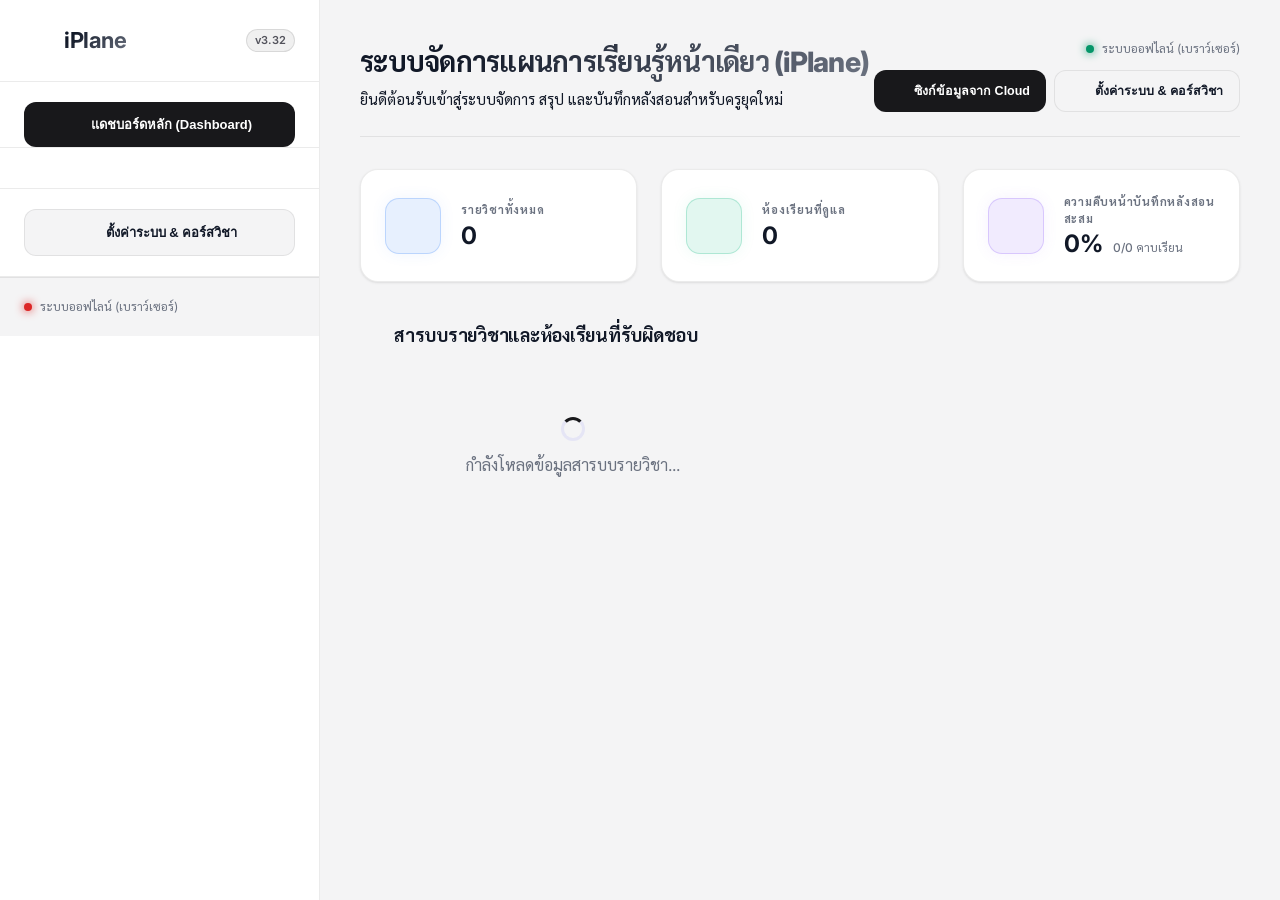
==== index.html @ f990772b "feat: v3.32 — แยกโลโก้แอป (PWA+sidebar) จากโลโก้โรงเรียน (PDF) - เพิ่มช่องอัปโหลด "โลโก้แอป" ใน sett" ====
<!DOCTYPE html>
<html lang="th" translate="no">

<head>
  <meta charset="UTF-8">
  <meta name="google" content="notranslate">
  <meta name="viewport" content="width=device-width, initial-scale=1.0">
  <title>iPlane - ระบบแผนการสอนหน้าเดียวและบันทึกหลังสอน</title>

  <!-- Inter from Google CDN (UI only, ไม่ใช้ใน PDF) -->
  <link rel="preconnect" href="https://fonts.googleapis.com">
  <link rel="preconnect" href="https://fonts.gstatic.com" crossorigin>
  <link href="https://fonts.googleapis.com/css2?family=Inter:wght@300;400;500;600;700&family=Itim&family=Charmonman:wght@400;700&display=swap" rel="stylesheet">
  <!-- Sarabun จาก local (แก้ปัญหา html2canvas ไม่โหลด Google Fonts ใน cloned DOM) -->
  <link rel="stylesheet" href="fonts/sarabun.css">

  <!-- Lucide Icons for premium modern UI -->
  <script src="https://unpkg.com/lucide@latest"></script>

  <!-- html-to-image + jsPDF: rasterize the real DOM (browser paints Thai text correctly) then assemble into a PDF -->
  <script src="https://cdn.jsdelivr.net/npm/html-to-image@1.11.13/dist/html-to-image.min.js"></script>
  <script src="https://cdnjs.cloudflare.com/ajax/libs/jspdf/3.0.3/jspdf.umd.min.js"></script>

  <link rel="stylesheet" href="style.css?v=3.32">

  <!-- PWA -->
  <link rel="manifest" href="manifest.json">
  <meta name="theme-color" content="#6366f1">
  <meta name="mobile-web-app-capable" content="yes">
  <meta name="apple-mobile-web-app-capable" content="yes">
  <meta name="apple-mobile-web-app-status-bar-style" content="black-translucent">
  <meta name="apple-mobile-web-app-title" content="iPlane">
  <link rel="apple-touch-icon" href="pwa-icon.png">
</head>

<body class="dark-theme">

  <!-- Main Grid Layout -->
  <div class="app-container">

    <!-- Sidebar Navigation -->
    <aside class="app-sidebar">
      <div class="sidebar-header">
        <div class="logo-wrapper">
          <img id="sidebar-app-logo" src="" alt="โลโก้แอป" style="display:none; height:32px; width:32px; object-fit:contain; border-radius:6px; flex-shrink:0;">
          <i data-lucide="book-open" class="logo-icon" id="sidebar-default-icon"></i>
          <span class="logo-text">iPlane</span>
        </div>
        <span class="version-tag" id="app-version-tag">v3.32</span>
      </div>

      <div class="sidebar-action" style="padding-bottom: 0;">
        <button id="btn-dashboard" class="btn btn-primary btn-full">
          <i data-lucide="layout-dashboard"></i>
          <span>แดชบอร์ดหลัก (Dashboard)</span>
        </button>
      </div>

      <div class="sidebar-action">
        <button id="btn-pwa-install" class="btn btn-secondary btn-full" style="display:none; background:linear-gradient(135deg,#4f46e5,#7c3aed); color:#fff; border-color:transparent;">
          <i data-lucide="download"></i>
          <span>ติดตั้งเป็นแอป</span>
        </button>
      </div>

      <div class="sidebar-action">
        <button id="btn-settings" class="btn btn-secondary btn-full">
          <i data-lucide="sliders"></i>
          <span>ตั้งค่าระบบ & คอร์สวิชา</span>
        </button>
      </div>

      <div class="nav-section-title">ลำดับการสอนของคอร์ส</div>
      <nav class="week-list" id="week-list">
        <!-- Rendered dynamically -->
        <div class="loading-spinner-wrapper">
          <div class="spinner"></div>
          <span>กำลังโหลดแผนการสอน...</span>
        </div>
      </nav>

      <div class="sidebar-footer">
        <div class="status-indicator offline" id="sync-status">
          <span class="status-dot"></span>
          <span class="status-label">ระบบออฟไลน์ (เบราว์เซอร์)</span>
        </div>
      </div>
    </aside>

    <!-- Main Working Panel -->
    <main class="app-main">

      <!-- Dashboard View -->
      <div id="dashboard-view" class="dashboard-container">
        <!-- Dashboard Header -->
        <div class="dashboard-header">
          <div class="db-header-left">
            <h1>ระบบจัดการแผนการเรียนรู้หน้าเดียว (iPlane)</h1>
            <p class="text-muted">ยินดีต้อนรับเข้าสู่ระบบจัดการ สรุป และบันทึกหลังสอนสำหรับครูยุคใหม่</p>
          </div>
          <div class="db-header-right" style="display:flex; flex-direction:column; align-items:flex-end; gap:12px;">
            <div class="status-indicator online" id="db-sync-status">
              <span class="status-dot"></span>
              <span class="status-label">ระบบออฟไลน์ (เบราว์เซอร์)</span>
            </div>
            <div style="display:flex; gap:8px;">
              <button id="btn-dashboard-sync" class="btn btn-primary btn-sm"
                style="padding: 10px 16px; font-size:12.5px;">
                <i data-lucide="refresh-cw"></i>
                <span>ซิงก์ข้อมูลจาก Cloud</span>
              </button>
              <button id="btn-dashboard-settings" class="btn btn-secondary btn-sm"
                style="padding: 10px 16px; font-size:12.5px;">
                <i data-lucide="sliders"></i>
                <span>ตั้งค่าระบบ & คอร์สวิชา</span>
              </button>
            </div>
          </div>
        </div>

        <!-- Overview Stats Grid -->
        <div class="stats-grid">
          <div class="stat-card">
            <div class="stat-icon-wrapper blue-glow">
              <i data-lucide="graduation-cap"></i>
            </div>
            <div class="stat-content">
              <span class="stat-label">รายวิชาทั้งหมด</span>
              <span class="stat-value" id="stat-total-courses">0</span>
            </div>
          </div>
          <div class="stat-card">
            <div class="stat-icon-wrapper green-glow">
              <i data-lucide="users"></i>
            </div>
            <div class="stat-content">
              <span class="stat-label">ห้องเรียนที่ดูแล</span>
              <span class="stat-value" id="stat-total-classes">0</span>
            </div>
          </div>
          <div class="stat-card">
            <div class="stat-icon-wrapper purple-glow">
              <i data-lucide="check-square"></i>
            </div>
            <div class="stat-content">
              <span class="stat-label">ความคืบหน้าบันทึกหลังสอนสะสม</span>
              <div class="stat-progress-container">
                <span class="stat-value" id="stat-total-progress">0%</span>
                <span class="stat-subtext" id="stat-progress-sub">0/0 คาบเรียน</span>
              </div>
            </div>
          </div>
        </div>

        <!-- Course and Classroom Directory -->
        <div class="directory-section">
          <div class="section-title">
            <i data-lucide="folder-git-2"></i>
            <h2>สารบบรายวิชาและห้องเรียนที่รับผิดชอบ</h2>
          </div>
          <div class="course-directory-grid" id="course-directory-grid">
            <!-- Dynamically populated via JS -->
            <div class="loading-spinner-wrapper">
              <div class="spinner"></div>
              <span>กำลังโหลดข้อมูลสารบบรายวิชา...</span>
            </div>
          </div>
        </div>
      </div>

      <!-- Sticky Action Header -->
      <header class="app-header">
        <div class="header-info">
          <div class="header-breadcrumb"
            style="display:flex; align-items:center; gap:6px; font-size:12px; color:var(--text-muted); margin-bottom:4px;">
            <span id="breadcrumb-dashboard" style="cursor:pointer;" class="hover-link">หน้าหลัก</span>
            <i data-lucide="chevron-right" style="width:12px; height:12px;"></i>
            <span id="breadcrumb-course-class" style="font-weight: 500; color: var(--primary);">รายวิชา >
              ห้องเรียน</span>
          </div>
          <h1 id="selected-week-title">แผนการสอนครั้งที่ -</h1>
          <p id="selected-week-subtitle" class="text-muted">กำลังดึงข้อมูลระบบ...</p>
        </div>
        <div class="header-actions">
          <button id="btn-workspace-settings" class="btn btn-secondary">
            <i data-lucide="sliders"></i>
            <span>ตั้งค่าระบบ</span>
          </button>
          <button id="btn-save-offline" class="btn btn-success">
            <i data-lucide="save"></i>
            <span>บันทึกหลังสอน</span>
          </button>
          <button id="btn-sync-google" class="btn btn-primary">
            <i data-lucide="cloud-lightning"></i>
            <span>ส่งข้อมูล & ขึ้น Drive</span>
          </button>
          <button id="btn-export-pdf" class="btn btn-danger">
            <i data-lucide="printer"></i>
            <span>ดาวน์โหลด PDF (หน้าเดียว)</span>
          </button>
        </div>
      </header>

      <!-- Horizontal week scroller for mobile -->
      <div class="mobile-week-scroller" id="mobile-week-scroller">
        <!-- Generated Dynamically via JS -->
      </div>

      <!-- Segmented Tab Switcher for mobile/tablet workspace -->
      <div class="workspace-tabs-bar" id="workspace-tabs-bar">
        <button class="w-tab-btn active" data-wtab="wtab-reflect">
          <i data-lucide="edit-3"></i>
          <span>บันทึกหลังสอน & ลายเซ็น</span>
        </button>
        <button class="w-tab-btn" data-wtab="wtab-lesson">
          <i data-lucide="book-open"></i>
          <span>รายละเอียดแผนหลัก</span>
        </button>
      </div>

      <!-- Grid Column split -->
      <div class="content-grid">

        <!-- Left: Static Lesson Plan Preview (Editable via Settings) -->
        <div class="content-left wtab-content" id="wtab-lesson">
          <div class="card glass-card">
            <div class="card-header">
              <i data-lucide="file-text" class="card-icon info-icon"></i>
              <h2>เนื้อหาแผนการจัดการเรียนรู้หลัก</h2>
              <span class="badge" id="lesson-date-badge">-</span>
            </div>

            <div class="card-body">
              <!-- Active Course/Class metadata selectors -->
              <div class="active-config-banner"
                style="display: flex; align-items: center; gap: 12px; flex-wrap: wrap; background: rgba(99, 102, 241, 0.08); border: 1px solid var(--card-border); padding: 10px 14px; border-radius: var(--radius-md); margin-bottom: 20px; border-left: 3px solid var(--primary);">
                <div
                  style="display: flex; align-items: center; gap: 6px; color: var(--primary); font-weight: 700; font-size: 12.5px;">
                  <i data-lucide="graduation-cap" style="width: 16px; height: 16px;"></i>
                  <span>เลือกสลับเรียน:</span>
                </div>

                <div style="display: flex; align-items: center; gap: 8px; flex: 1; min-width: 250px;">
                  <select id="select-workspace-course"
                    style="padding: 6px 12px; background: rgba(0,0,0,0.3); border: 1px solid var(--card-border); border-radius: var(--radius-sm); color: var(--text-main); font-size: 12.5px; font-weight: 600; cursor: pointer; flex: 1; max-width: 200px;">
                    <!-- Dynamically populated -->
                  </select>

                  <select id="select-workspace-class"
                    style="padding: 6px 12px; background: rgba(0,0,0,0.3); border: 1px solid var(--card-border); border-radius: var(--radius-sm); color: var(--text-main); font-size: 12.5px; font-weight: 600; cursor: pointer; flex: 1; max-width: 200px;">
                    <!-- Dynamically populated -->
                  </select>
                </div>

                <!-- Hidden fallback labels for background scripts if needed -->
                <span id="active-course-label" style="display: none;">วิชา: -</span>
                <span id="active-class-label" style="display: none;">ชั้นเรียน: -</span>
              </div>

              <div class="lesson-meta-grid">
                <div class="meta-item">
                  <label>สัปดาห์ (Week)</label>
                  <p id="lbl-week">-</p>
                </div>
                <div class="meta-item">
                  <label>ครั้งที่สอน</label>
                  <p id="lbl-once">-</p>
                </div>
                <div class="meta-item">
                  <label>คาบเรียนที่สอน</label>
                  <p id="lbl-period">-</p>
                </div>
                <div class="meta-item">
                  <label>จำนวนชั่วโมง</label>
                  <p id="lbl-period-count">- ชั่วโมง</p>
                </div>
              </div>

              <div class="detail-section">
                <label class="section-label">หน่วยการเรียนรู้</label>
                <div class="content-box" id="lbl-unit">-</div>
              </div>

              <div class="detail-section">
                <label class="section-label">เรื่องที่สอน</label>
                <div class="content-box topic-highlight" id="lbl-topic">-</div>
              </div>

              <div class="detail-section">
                <label class="section-label">1. มาตรฐานการเรียนรู้ / ตัวชี้วัด</label>
                <div class="content-box" id="lbl-standard">-</div>
              </div>

              <div class="detail-section">
                <label class="section-label">2. จุดประสงค์การเรียนรู้</label>
                <div class="content-box content-list" id="lbl-objectives">-</div>
              </div>

              <div class="detail-section">
                <label class="section-label">3. กิจกรรมการเรียนรู้</label>
                <div class="content-box content-steps" id="lbl-activities">-</div>
              </div>

              <div class="detail-section">
                <label class="section-label">4. การวัดและประเมินผล</label>
                <div class="content-box" id="lbl-assessment">-</div>
              </div>

              <div class="detail-section">
                <label class="section-label">5. สื่อการเรียนรู้</label>
                <div class="content-box" id="lbl-materials">-</div>
              </div>
            </div>
          </div>
        </div>

        <!-- Right: Reflections & Interactive Digital Signature Pad -->
        <div class="content-right wtab-content active" id="wtab-reflect">

          <!-- Mobile Context Info Banner -->
          <div class="mobile-only-reflect-banner"
            style="display: none; background: rgba(99, 102, 241, 0.08); border: 1px solid var(--card-border); padding: 14px; border-radius: var(--radius-md); margin-bottom: 16px; border-left: 4px solid var(--primary); flex-direction: column; gap: 8px;">
            <div style="display: flex; align-items: center; justify-content: space-between;">
              <span id="mobile-reflect-classroom-name"
                style="font-weight: 700; color: var(--primary); font-size: 13.5px; display: flex; align-items: center; gap: 6px;">
                <i data-lucide="graduation-cap" style="width: 16px; height: 16px;"></i>
                <span>-</span>
              </span>
              <span id="mobile-reflect-date-badge" class="badge"
                style="background: var(--primary); color: #fff; font-size: 11px; padding: 4px 8px; border-radius: 12px;">-</span>
            </div>
            <div style="border-top: 1px solid var(--card-border); padding-top: 8px; margin-top: 4px;">
              <div id="mobile-reflect-lesson-title"
                style="font-weight: 600; font-size: 14px; color: var(--text-main); margin-bottom: 2px;">-</div>
              <div id="mobile-reflect-topic"
                style="font-size: 13px; color: var(--text-muted); overflow: hidden; text-overflow: ellipsis; white-space: nowrap;">
                -</div>
            </div>
          </div>

          <!-- Reflection Box -->
          <div class="card glass-card form-card">
            <div class="card-header" style="display:flex; align-items:center; justify-content:space-between; flex-wrap: wrap; gap: 8px;">
              <div style="display:flex; align-items:center; gap: 10px;">
                <i data-lucide="edit-3" class="card-icon edit-icon"></i>
                <h2>ส่วนที่บันทึกหลังจัดการเรียนรู้</h2>
              </div>
              <button type="button" id="btn-ai-draft-reflection" class="btn btn-secondary"
                style="font-size:12px; padding:7px 14px; display:inline-flex; align-items:center; gap:6px;">
                <i data-lucide="sparkles" style="width:14px;height:14px;"></i>
                <span>ช่วยร่างให้ (AI)</span>
              </button>
            </div>
            <div class="card-body">

              <div class="form-group">
                <div class="label-header" style="display: flex; align-items: center; justify-content: space-between; width: 100%; margin-bottom: 8px;">
                  <label for="txt-outcomes" style="margin-bottom: 0;">
                    <span>บันทึกหลังการสอน (ผลการจัดการเรียนรู้)</span>
                    <span class="required">*</span>
                  </label>
                  <div class="mode-toggle-group" style="display: inline-flex; background: rgba(255,255,255,0.05); border: 1px solid var(--card-border); border-radius: 20px; padding: 2px; gap: 2px;">
                    <button type="button" class="mode-toggle-btn active" id="btn-toggle-text-outcomes" style="background:none; border:none; border-radius:18px; padding:4px 12px; color:var(--text-muted); font-size:11.5px; font-weight:600; cursor:pointer; display:inline-flex; align-items:center; gap:4px;" onclick="setReflectionMode('outcomes', 'text')">
                      <i data-lucide="keyboard" style="width:13px;height:13px;"></i> พิมพ์
                    </button>
                    <button type="button" class="mode-toggle-btn" id="btn-toggle-draw-outcomes" style="background:none; border:none; border-radius:18px; padding:4px 12px; color:var(--text-muted); font-size:11.5px; font-weight:600; cursor:pointer; display:inline-flex; align-items:center; gap:4px;" onclick="setReflectionMode('outcomes', 'draw')">
                      <i data-lucide="pen-tool" style="width:13px;height:13px;"></i> เขียน
                    </button>
                  </div>
                </div>
                
                <!-- Format toolbar (แสดงเฉพาะโหมดพิมพ์) -->
                <div class="reflect-format-bar" id="fmt-bar-outcomes">
                  <div class="fmt-colors">
                    <button class="fmt-color-dot active" title="ดำ (ปกติ)" data-color="#1a1a1a" style="background:#1a1a1a;" onclick="setReflectColor('outcomes','#1a1a1a',this)"></button>
                    <button class="fmt-color-dot" title="น้ำเงิน" data-color="#1d4ed8" style="background:#1d4ed8;" onclick="setReflectColor('outcomes','#1d4ed8',this)"></button>
                    <button class="fmt-color-dot" title="เขียว" data-color="#15803d" style="background:#15803d;" onclick="setReflectColor('outcomes','#15803d',this)"></button>
                    <button class="fmt-color-dot" title="แดง" data-color="#b91c1c" style="background:#b91c1c;" onclick="setReflectColor('outcomes','#b91c1c',this)"></button>
                    <button class="fmt-color-dot" title="น้ำตาล" data-color="#92400e" style="background:#92400e;" onclick="setReflectColor('outcomes','#92400e',this)"></button>
                    <button class="fmt-color-dot" title="ม่วง" data-color="#6d28d9" style="background:#6d28d9;" onclick="setReflectColor('outcomes','#6d28d9',this)"></button>
                  </div>
                  <select class="fmt-font-select" id="fmt-font-outcomes" onchange="setReflectFont('outcomes', this.value)">
                    <option value="Sarabun">ไทย (ปกติ)</option>
                    <option value="Itim">ลายมือ — Itim</option>
                    <option value="Charmonman">คัดลายมือ — Charmonman</option>
                  </select>
                </div>
                <textarea id="txt-outcomes" rows="5"
                  placeholder="ระบุผลการสอน เช่น นักเรียนเข้าใจและคำนวณรากที่ n ได้ถูกต้อง..."></textarea>
                
                <!-- Drawing Canvas Container -->
                <div id="draw-outcomes-container" class="draw-input-container" style="display:none; margin-top: 8px;">
                  <div class="canvas-header-tools" style="display:flex; justify-content:space-between; align-items:center; margin-bottom:6px; background:rgba(0,0,0,0.2); padding:6px 10px; border-radius:6px; border:1px solid var(--card-border);">
                    <div class="pen-colors" style="display:flex; gap:8px;">
                      <button type="button" class="color-dot active" data-color="#0000FF" style="background-color: #0000FF; width:16px; height:16px; border-radius:50%; border:2px solid #fff; cursor:pointer;" onclick="setCanvasColor('outcomes', '#0000FF', this)"></button>
                      <button type="button" class="color-dot" data-color="#000000" style="background-color: #000000; width:16px; height:16px; border-radius:50%; border:2px solid transparent; cursor:pointer;" onclick="setCanvasColor('outcomes', '#000000', this)"></button>
                    </div>
                    <div class="canvas-actions" style="display:flex; gap:8px;">
                      <button type="button" class="btn btn-secondary" style="font-size:11px; padding:4px 10px;" onclick="undoCanvasStroke('outcomes')">
                        <i data-lucide="undo-2" style="width:12px;height:12px; display:inline-block; vertical-align:middle;"></i> ย้อนกลับ
                      </button>
                      <button type="button" class="btn btn-secondary" style="font-size:11px; padding:4px 10px;" onclick="clearCanvas('outcomes')">
                        <i data-lucide="trash-2" style="width:12px;height:12px; display:inline-block; vertical-align:middle;"></i> ล้างช่องเขียน
                      </button>
                    </div>
                  </div>
                  <div class="canvas-wrapper" style="position:relative; width:100%;">
                    <canvas id="canvas-outcomes" class="draw-canvas"></canvas>
                  </div>
                </div>
              </div>

              <div class="form-group" style="margin-top: 20px;">
                <div class="label-header" style="display: flex; align-items: center; justify-content: space-between; width: 100%; margin-bottom: 8px;">
                  <label for="txt-solutions" style="margin-bottom: 0;">
                    <span>ข้อเสนอแนะ / ปัญหา อุปสรรค และแนวทางแก้ไข</span>
                    <span class="required">*</span>
                  </label>
                  <div class="mode-toggle-group" style="display: inline-flex; background: rgba(255,255,255,0.05); border: 1px solid var(--card-border); border-radius: 20px; padding: 2px; gap: 2px;">
                    <button type="button" class="mode-toggle-btn active" id="btn-toggle-text-solutions" style="background:none; border:none; border-radius:18px; padding:4px 12px; color:var(--text-muted); font-size:11.5px; font-weight:600; cursor:pointer; display:inline-flex; align-items:center; gap:4px;" onclick="setReflectionMode('solutions', 'text')">
                      <i data-lucide="keyboard" style="width:13px;height:13px;"></i> พิมพ์
                    </button>
                    <button type="button" class="mode-toggle-btn" id="btn-toggle-draw-solutions" style="background:none; border:none; border-radius:18px; padding:4px 12px; color:var(--text-muted); font-size:11.5px; font-weight:600; cursor:pointer; display:inline-flex; align-items:center; gap:4px;" onclick="setReflectionMode('solutions', 'draw')">
                      <i data-lucide="pen-tool" style="width:13px;height:13px;"></i> เขียน
                    </button>
                  </div>
                </div>
                
                <!-- Format toolbar (แสดงเฉพาะโหมดพิมพ์) -->
                <div class="reflect-format-bar" id="fmt-bar-solutions">
                  <div class="fmt-colors">
                    <button class="fmt-color-dot active" title="ดำ (ปกติ)" data-color="#1a1a1a" style="background:#1a1a1a;" onclick="setReflectColor('solutions','#1a1a1a',this)"></button>
                    <button class="fmt-color-dot" title="น้ำเงิน" data-color="#1d4ed8" style="background:#1d4ed8;" onclick="setReflectColor('solutions','#1d4ed8',this)"></button>
                    <button class="fmt-color-dot" title="เขียว" data-color="#15803d" style="background:#15803d;" onclick="setReflectColor('solutions','#15803d',this)"></button>
                    <button class="fmt-color-dot" title="แดง" data-color="#b91c1c" style="background:#b91c1c;" onclick="setReflectColor('solutions','#b91c1c',this)"></button>
                    <button class="fmt-color-dot" title="น้ำตาล" data-color="#92400e" style="background:#92400e;" onclick="setReflectColor('solutions','#92400e',this)"></button>
                    <button class="fmt-color-dot" title="ม่วง" data-color="#6d28d9" style="background:#6d28d9;" onclick="setReflectColor('solutions','#6d28d9',this)"></button>
                  </div>
                  <select class="fmt-font-select" id="fmt-font-solutions" onchange="setReflectFont('solutions', this.value)">
                    <option value="Sarabun">ไทย (ปกติ)</option>
                    <option value="Itim">ลายมือ — Itim</option>
                    <option value="Charmonman">คัดลายมือ — Charmonman</option>
                  </select>
                </div>
                <textarea id="txt-solutions" rows="5"
                  placeholder="ระบุปัญหาอุปสรรคที่พบ และข้อเสนอแนะในการแก้ไขครั้งถัดไป..."></textarea>
                
                <!-- Drawing Canvas Container -->
                <div id="draw-solutions-container" class="draw-input-container" style="display:none; margin-top: 8px;">
                  <div class="canvas-header-tools" style="display:flex; justify-content:space-between; align-items:center; margin-bottom:6px; background:rgba(0,0,0,0.2); padding:6px 10px; border-radius:6px; border:1px solid var(--card-border);">
                    <div class="pen-colors" style="display:flex; gap:8px;">
                      <button type="button" class="color-dot active" data-color="#0000FF" style="background-color: #0000FF; width:16px; height:16px; border-radius:50%; border:2px solid #fff; cursor:pointer;" onclick="setCanvasColor('solutions', '#0000FF', this)"></button>
                      <button type="button" class="color-dot" data-color="#000000" style="background-color: #000000; width:16px; height:16px; border-radius:50%; border:2px solid transparent; cursor:pointer;" onclick="setCanvasColor('solutions', '#000000', this)"></button>
                    </div>
                    <div class="canvas-actions" style="display:flex; gap:8px;">
                      <button type="button" class="btn btn-secondary" style="font-size:11px; padding:4px 10px;" onclick="undoCanvasStroke('solutions')">
                        <i data-lucide="undo-2" style="width:12px;height:12px; display:inline-block; vertical-align:middle;"></i> ย้อนกลับ
                      </button>
                      <button type="button" class="btn btn-secondary" style="font-size:11px; padding:4px 10px;" onclick="clearCanvas('solutions')">
                        <i data-lucide="trash-2" style="width:12px;height:12px; display:inline-block; vertical-align:middle;"></i> ล้างช่องเขียน
                      </button>
                    </div>
                  </div>
                  <div class="canvas-wrapper" style="position:relative; width:100%;">
                    <canvas id="canvas-solutions" class="draw-canvas"></canvas>
                  </div>
                </div>
              </div>

            </div>
          </div>

          <!-- Digital Signature Canvas Board -->
          <div class="card glass-card signature-card">
            <div class="card-header">
              <i data-lucide="pen-tool" class="card-icon pen-icon"></i>
              <h2>เขียนลงลายเซ็นดิจิทัลผู้สอน</h2>
            </div>
            <div class="card-body">
              <div class="signature-container">
                <canvas id="signature-pad" class="sig-pad"></canvas>
                <div class="sig-placeholder" id="sig-placeholder">
                  <i data-lucide="edit-2"></i>
                  <span>สัมผัสหน้าจอหรือใช้เมาส์เขียนชื่อเซ็นตรงนี้</span>
                </div>
              </div>

              <div class="signature-actions">
                <div class="pen-colors">
                  <button type="button" class="color-dot active" data-color="#0000FF" style="background-color: #0000FF;"
                    title="สีน้ำเงิน"></button>
                  <button type="button" class="color-dot" data-color="#000000" style="background-color: #000000;"
                    title="สีดำ"></button>
                </div>
                <div class="sig-buttons">
                  <button type="button" id="btn-sig-undo" class="btn btn-icon-only btn-secondary" title="Undo">
                    <i data-lucide="undo-2"></i>
                  </button>
                  <button type="button" id="btn-sig-clear" class="btn btn-secondary">
                    <i data-lucide="trash-2"></i>
                    <span>ล้างช่องเซ็น</span>
                  </button>
                </div>
              </div>
            </div>
          </div>

          <!-- Digital Signature Canvas Board for Student Representative -->
          <div class="card glass-card signature-card" style="margin-top: 20px;">
            <div class="card-header">
              <i data-lucide="user-check" class="card-icon pen-icon"></i>
              <h2>เขียนลงลายเซ็นดิจิทัลหัวหน้าห้อง / ตัวแทนนักเรียน</h2>
            </div>
            <div class="card-body">
              <div class="signature-container">
                <canvas id="signature-pad-student" class="sig-pad"></canvas>
                <div class="sig-placeholder" id="sig-placeholder-student">
                  <i data-lucide="edit-2"></i>
                  <span>สัมผัสหน้าจอหรือใช้เมาส์ให้หัวหน้าห้องเซ็นตรงนี้</span>
                </div>
              </div>

              <div class="signature-actions">
                <div class="pen-colors">
                  <button type="button" class="color-dot-student active" data-color="#0000FF"
                    style="background-color: #0000FF;" title="สีน้ำเงิน"></button>
                  <button type="button" class="color-dot-student" data-color="#000000"
                    style="background-color: #000000;" title="สีดำ"></button>
                </div>
                <div class="sig-buttons">
                  <button type="button" id="btn-sig-undo-student" class="btn btn-icon-only btn-secondary" title="Undo">
                    <i data-lucide="undo-2"></i>
                  </button>
                  <button type="button" id="btn-sig-clear-student" class="btn btn-secondary">
                    <i data-lucide="trash-2"></i>
                    <span>ล้างช่องเซ็น</span>
                  </button>
                </div>
              </div>
            </div>
          </div>

          <!-- HOD Signature Upload (per-plan) -->
          <div class="card glass-card signature-card" style="margin-top: 20px;" id="hod-sig-card">
            <div class="card-header">
              <i data-lucide="stamp" class="card-icon pen-icon"></i>
              <h2>ลายเซ็นหัวหน้ากลุ่มสาระ (เฉพาะแผนนี้)</h2>
            </div>
            <div class="card-body">
              <div id="hod-sig-plan-preview" style="display:none; text-align:center; margin-bottom:12px; background:#ffffff; border:1px solid #d4d4d8; border-radius:8px; padding:10px 14px;">
                <img id="hod-sig-plan-img" src="" alt="ลายเซ็น HOD"
                  style="max-height:72px; max-width:240px; object-fit:contain; display:block; margin:0 auto;">
                <small id="hod-sig-plan-label" style="color:#52525b; margin-top:6px; display:block; font-size:11px;">ลายเซ็นหัวหน้ากลุ่มสาระ</small>
              </div>
              <input type="file" id="hod-sig-plan-input" accept="image/png,image/jpeg,image/gif" style="display:none; position:absolute;">
              <div style="display:flex; gap:8px; align-items:center; flex-wrap:wrap;">
                <button type="button" id="btn-upload-hod-sig" class="btn btn-secondary">
                  <i data-lucide="upload"></i>
                  <span>อัปโหลดลายเซ็น PNG</span>
                </button>
                <button type="button" id="btn-clear-hod-sig-plan" class="btn btn-secondary" style="display:none;">
                  <i data-lucide="trash-2"></i>
                  <span>ลบลายเซ็น</span>
                </button>
              </div>
              <div style="margin-top:12px;">
                <label style="font-size:13px; color:var(--text-muted); display:block; margin-bottom:6px;">วันที่ลงนาม (พ.ศ.)</label>
                <input type="date" id="hod-date-native" style="position:absolute; opacity:0; pointer-events:none; width:0; height:0;">
                <div style="display:flex; gap:6px; align-items:center;">
                  <button type="button" id="hod-date-display"
                    style="flex:1; padding:6px 10px; background:var(--secondary); border:1px solid var(--card-border); border-radius:6px; color:var(--text-main); font-size:13px; cursor:pointer; text-align:left; display:flex; align-items:center; gap:6px;">
                    <i data-lucide="calendar" style="width:14px;height:14px;flex-shrink:0;"></i>
                    <span id="hod-date-display-text">เลือกวันที่</span>
                  </button>
                  <button type="button" id="hod-date-clear" class="btn btn-secondary" style="display:none; padding:5px 8px;">
                    <i data-lucide="x" style="width:13px;height:13px;"></i>
                  </button>
                </div>
              </div>
              <small style="color:var(--text-muted); margin-top:8px; display:block;">ลายเซ็นนี้ใช้เฉพาะแผนการสอนนี้เท่านั้น</small>
            </div>
          </div>

        </div>

      </div>
    </main>
  </div>

  <!-- Immersive Fullscreen A4 Print Preview Modal -->
  <div class="modal-backdrop" id="preview-modal">
    <div class="modal glass-card modal-wide"
      style="width: 100vw !important; height: 100vh !important; max-width: 100vw !important; max-height: 100vh !important; border-radius: 0; border: none; background-color: #0b0f19;">
      <div class="modal-header">
        <div style="display: flex; align-items: center; gap: 10px;">
          <i data-lucide="eye" class="modal-header-icon" style="color: var(--danger);"></i>
          <h2 style="font-size: 18px; font-weight: 700; color: var(--text-main); margin: 0;">พรีวิวแผนการจัดการเรียนรู้
            (ขนาด A4 หน้าเดียวจริงก่อนจัดพิมพ์/บันทึก)</h2>
        </div>
        <button class="modal-close" id="btn-close-preview">&times;</button>
      </div>

      <!-- Top Action Bar for quick print/sync in preview modal -->
      <div class="modal-tabs"
        style="display: flex; gap: 12px; padding: 12px 24px; background: rgba(0, 0, 0, 0.3); border-bottom: 1px solid var(--card-border); flex-wrap: wrap; align-items: center;">

        <!-- Course & Classroom Selectors -->
        <div
          style="display: flex; align-items: center; gap: 8px; background: rgba(99,102,241,0.1); border: 1px solid rgba(99,102,241,0.3); border-radius: 10px; padding: 6px 12px;">
          <i data-lucide="graduation-cap" style="width:15px; height:15px; color: var(--primary); flex-shrink:0;"></i>
          <select id="select-preview-course"
            style="padding: 5px 10px; background: rgba(0,0,0,0.4); border: 1px solid var(--card-border); border-radius: 8px; color: var(--text-main); font-size: 12.5px; font-weight: 600; cursor: pointer; min-width: 140px; outline: none;">
            <!-- Dynamically populated -->
          </select>
          <i data-lucide="chevron-right" style="width:13px; height:13px; color: var(--text-muted); flex-shrink:0;"></i>
          <select id="select-preview-class"
            style="padding: 5px 10px; background: rgba(0,0,0,0.4); border: 1px solid var(--card-border); border-radius: 8px; color: var(--text-main); font-size: 12.5px; font-weight: 600; cursor: pointer; min-width: 110px; outline: none;">
            <!-- Dynamically populated -->
          </select>
        </div>

        <!-- Vertical separator -->
        <div style="width: 1px; height: 32px; background: var(--card-border); flex-shrink: 0;"></div>

        <button id="btn-preview-save-offline" class="btn btn-success"
          style="padding: 10px 16px; font-size: 13px; display: inline-flex; align-items: center; gap: 8px;">
          <i data-lucide="save" style="width:14px; height:14px;"></i> <span>บันทึกหลังสอน</span>
        </button>
        <button id="btn-preview-sync-google" class="btn btn-primary"
          style="padding: 10px 16px; font-size: 13px; display: inline-flex; align-items: center; gap: 8px;">
          <i data-lucide="cloud-lightning" style="width:14px; height:14px;"></i> <span>ส่งข้อมูล & ขึ้น Drive</span>
        </button>
        <button id="btn-preview-export-pdf" class="btn btn-danger"
          style="padding: 10px 16px; font-size: 13px; display: inline-flex; align-items: center; gap: 8px;">
          <i data-lucide="printer" style="width:14px; height:14px;"></i> <span>ดาวน์โหลด PDF (หน้าเดียว)</span>
        </button>
        <button id="btn-preview-close" class="btn btn-secondary"
          style="padding: 10px 16px; font-size: 13px; display: inline-flex; align-items: center; gap: 8px; margin-left: auto;">
          <i data-lucide="x" style="width:14px; height:14px;"></i> <span>ปิดหน้าต่างพรีวิว</span>
        </button>
      </div>

      <div class="modal-body"
        style="flex: 1; overflow-y: auto; background-color: #0b0f19; padding: 40px 24px; display: flex; justify-content: center; align-items: flex-start;">
        <!-- The live rendered single-page A4 will reside here -->
        <div id="preview-page-host"
          style="background-color: #fff; box-shadow: 0 25px 60px rgba(0,0,0,0.85); transform-origin: top center; border-radius: 4px; overflow: hidden; display: block;">
        </div>
      </div>
    </div>
  </div>

  <!-- Advanced Tabbed Settings Control Panel (Modal) -->
  <div class="modal-backdrop" id="settings-modal">
    <div class="modal glass-card modal-wide">
      <div class="modal-header">
        <i data-lucide="sliders" class="modal-header-icon"></i>
        <h2>ตั้งค่าระบบแผนการสอน & คอร์สวิชา</h2>
        <button class="modal-close" id="btn-close-settings">&times;</button>
      </div>

      <!-- Tab selectors -->
      <div class="modal-tabs">
        <button class="tab-btn active" data-tab="tab-general">
          <i data-lucide="user-cog"></i> ข้อมูลทั่วไป & Google API
        </button>
        <button class="tab-btn" data-tab="tab-courses">
          <i data-lucide="graduation-cap"></i> จัดการคอร์สวิชา & ห้องเรียน
        </button>
        <button class="tab-btn" data-tab="tab-auto-date">
          <i data-lucide="calendar"></i> รันวันที่สอนอัตโนมัติ
        </button>
        <button class="tab-btn" data-tab="tab-edit-lessons">
          <i data-lucide="edit"></i> แก้ไขแผนหลักย้อนหลัง
        </button>
        <button class="tab-btn" data-tab="tab-csv-import">
          <i data-lucide="file-up"></i> นำเข้าแผนจากไฟล์ CSV
        </button>
      </div>

      <div class="modal-body">

        <!-- Tab 1: General Profile & Google API Connection -->
        <div class="tab-content active" id="tab-general">
          <div class="settings-grid">
            <div class="settings-col">
              <h3><i data-lucide="user"></i> ข้อมูลผู้สอนและโรงเรียน</h3>

              <div class="form-group">
                <label for="input-teacher-name">ชื่อครูผู้สอน (ลงท้ายเอกสาร)</label>
                <input type="text" id="input-teacher-name" placeholder="เช่น นายฮัมบาลีย์ วาจิ">
              </div>

              <div class="form-group">
                <label for="input-hod-name">ชื่อหัวหน้ากลุ่มสาระ (ลงท้ายเอกสาร)</label>
                <input type="text" id="input-hod-name" placeholder="เช่น นางมารียานี แวนาแฮ">
              </div>

              <div class="form-group">
                <label for="input-school-name">กลุ่มสาระการเรียนรู้</label>
                <input type="text" id="input-school-name" placeholder="เช่น คณิตศาสตร์">
              </div>

              <div class="form-group" style="margin-top: 10px;">
                <label for="input-app-logo">โลโก้แอป <small style="color:var(--text-muted); font-weight:400;">(ไอคอนแอป PWA + แสดงใน sidebar)</small></label>
                <input type="file" id="input-app-logo" accept="image/*">
                <small class="form-help">ใช้เป็นไอคอนเมื่อติดตั้งเป็นแอป และแสดงในแถบซ้าย</small>
                <div class="logo-preview-box" id="app-logo-preview-container"
                  style="display:none; margin-top: 10px; align-items: center;">
                  <img id="settings-app-logo-preview"
                    style="height: 40px; width: 40px; object-fit: contain; border-radius: 8px; border:1px solid var(--card-border); background:#fff; padding:2px;" alt="โลโก้แอป">
                  <button type="button" id="btn-clear-app-logo" class="btn btn-danger"
                    style="padding: 6px 12px; font-size: 11px; margin-left: 10px;">ล้างโลโก้แอป</button>
                </div>
              </div>

              <div class="form-group" style="margin-top: 10px;">
                <label for="input-school-logo">โลโก้โรงเรียน <small style="color:var(--text-muted); font-weight:400;">(แทนรูปตราครุฑในเอกสาร PDF)</small></label>
                <input type="file" id="input-school-logo" accept="image/*">
                <small class="form-help">รองรับไฟล์ PNG, JPG หรือ GIF (ระบบจะบันทึกรูปไว้บนเบราว์เซอร์)</small>
                <div class="logo-preview-box" id="logo-preview-container"
                  style="display:none; margin-top: 10px; align-items: center;">
                  <img id="settings-logo-preview"
                    style="height: 40px; width: 40px; object-fit: cover; border-radius: 50%;" alt="โลโก้ที่อัปโหลด">
                  <button type="button" id="btn-clear-logo" class="btn btn-danger"
                    style="padding: 6px 12px; font-size: 11px; margin-left: 10px;">ล้างโลโก้โรงเรียน</button>
                </div>
              </div>
            </div>

            <div class="settings-col">
              <h3><i data-lucide="link"></i> การเชื่อมต่อฐานข้อมูล Google</h3>

              <div class="form-group">
                <label for="input-gas-url">Google Apps Script Web App URL</label>
                <input type="url" id="input-gas-url" placeholder="https://script.google.com/macros/s/.../exec">
              </div>

              <div class="form-group">
                <label for="input-drive-folder">Google Drive Folder ID (จัดเก็บ PDF)</label>
                <input type="text" id="input-drive-folder" placeholder="ปล่อยว่างระบบจะจัดสร้างอัตโนมัติ">
              </div>

              <!-- AI Assistant config -->
              <div style="margin-top: 18px;">
                <h3><i data-lucide="sparkles"></i> ผู้ช่วย AI ร่างบันทึกหลังสอน</h3>
                <div class="form-group">
                  <label for="input-gemini-api-key">Gemini API Key</label>
                  <input type="password" id="input-gemini-api-key" placeholder="วาง API Key จาก Google AI Studio ที่นี่">
                  <small class="form-help">
                    ใช้สำหรับให้ AI ช่วยร่าง "ผลการจัดการเรียนรู้" และ "แนวทางแก้ไข" จากข้อมูลแผนการสอน
                    (ขอฟรีได้ที่ <span style="color: var(--primary);">aistudio.google.com/apikey</span> —
                    Key จะถูกเก็บไว้ในเครื่องนี้เท่านั้น ไม่ส่งผ่าน Cloud)
                  </small>
                </div>
                <div class="form-group">
                  <label for="input-gemini-model">Gemini Model (ไม่บังคับ)</label>
                  <input type="text" id="input-gemini-model" placeholder="ค่าเริ่มต้นในโค้ด เช่น gemini-2.5-flash">
                  <small class="form-help">
                    เว้นว่างไว้ได้ — ระบบจะใช้รุ่นที่กำหนดไว้ในโค้ดให้อัตโนมัติ
                    หากเจอข้อความ "เกินโควตา (429)" หรือ "ไม่พบโมเดลนี้ (404)" ลองเปลี่ยนมาระบุรุ่นอื่นที่นี่
                    เช่น <span style="color: var(--primary);">gemini-flash-latest</span> หรือ
                    <span style="color: var(--primary);">gemini-2.0-flash</span>
                    (ดูรายชื่อรุ่นที่ใช้ได้กับ Key ของคุณที่ aistudio.google.com)
                  </small>
                </div>
              </div>

              <!-- Cross-device sync banner -->
              <div
                style="margin-top: 14px; padding: 13px 16px; background: rgba(16,185,129,0.07); border: 1px solid rgba(16,185,129,0.3); border-left: 3px solid #10b981; border-radius: 10px;">
                <div style="display:flex; align-items:center; gap:8px; margin-bottom:8px;">
                  <i data-lucide="smartphone" style="width:15px; height:15px; color:#10b981; flex-shrink:0;"></i>
                  <span style="font-size:12.5px; font-weight:700; color:#10b981;">ซิงค์ข้อมูลข้ามอุปกรณ์</span>
                </div>
                <p style="font-size:11.5px; color:var(--text-muted); margin:0 0 10px 0; line-height:1.6;">
                  เมื่อกด "บันทึกและปิด" ระบบจะ sync คอร์ส/ห้องเรียน/โปรไฟล์ขึ้น Cloud อัตโนมัติ<br>
                  เปิดจากมือถือ → ใส่ GAS URL เดิม → กด "บันทึก" → ข้อมูลครบทันที
                </p>
                <button type="button" id="btn-fetch-config" class="btn btn-secondary btn-full"
                  style="font-size:12px; padding:8px 14px;">
                  <i data-lucide="download-cloud"></i> <span>โหลดข้อมูลจาก Cloud ตอนนี้</span>
                </button>
              </div>

              <!-- Easy setup for other devices -->
              <div id="easy-setup-section"
                style="margin-top: 14px; padding: 13px 16px; background: rgba(99,102,241,0.07); border: 1px solid rgba(99,102,241,0.3); border-left: 3px solid #6366f1; border-radius: 10px; display: none;">
                <div style="display:flex; align-items:center; gap:8px; margin-bottom:8px;">
                  <i data-lucide="qr-code" style="width:15px; height:15px; color:#6366f1; flex-shrink:0;"></i>
                  <span style="font-size:12.5px; font-weight:700; color:#6366f1;">เชื่อมต่อกับมือถือ /
                    เครื่องอื่นอย่างง่าย</span>
                </div>
                <p style="font-size:11.5px; color:var(--text-muted); margin:0 0 10px 0; line-height:1.6;">
                  คัดลอกลิงก์การตั้งค่า หรือ สแกน QR Code ด้วยมือถือเพื่อเชื่อมต่ออุปกรณ์ทันทีโดยไม่ต้องกรอกข้อมูลใหม่
                </p>
                <div style="display: flex; gap: 8px; margin-bottom: 12px;">
                  <button type="button" id="btn-copy-setup-link" class="btn btn-primary"
                    style="flex: 1; font-size:11.5px; padding:6px 12px;">
                    <i data-lucide="copy"></i> คัดลอกลิงก์แชร์
                  </button>
                  <button type="button" id="btn-toggle-qr" class="btn btn-secondary"
                    style="font-size:11.5px; padding:6px 12px;">
                    <i data-lucide="qr-code"></i> แสดง QR Code
                  </button>
                </div>
                <div id="qr-container"
                  style="display: none; flex-direction: column; align-items: center; justify-content: center; background: #fff; padding: 10px; border-radius: 8px; margin-top: 10px; border: 1px solid #e2e8f0;">
                  <img id="qr-image" style="width: 140px; height: 140px; border: none; outline: none;"
                    alt="QR Code สำหรับเชื่อมต่อ">
                  <small
                    style="color: #64748b; font-size: 10px; margin-top: 6px; text-align: center;">สแกนเพื่อเริ่มใช้งาน
                    iPlane บนมือถือทันที</small>
                </div>
              </div>
            </div>
          </div>
        </div>

        <!-- Tab 2: Courses and Class Rooms Builder -->
        <div class="tab-content" id="tab-courses">
          <div class="settings-grid">
            <div class="settings-col">
              <h3><i data-lucide="check-square"></i> เลือกคอร์สวิชาและชั้นเรียนที่กำลังสอน</h3>

              <div class="form-group">
                <label for="select-active-course">เลือกวิชาที่สอน</label>
                <select id="select-active-course">
                  <!-- Generated dynamically -->
                </select>
              </div>

              <div class="form-group">
                <label for="select-active-class">เลือกห้องเรียน/ชั้นเรียน</label>
                <select id="select-active-class">
                  <!-- Generated dynamically -->
                </select>
              </div>

              <div class="form-group" style="margin-top: 10px;">
                <label for="input-active-class-leader">ชื่อหัวหน้าห้องเรียน (สำหรับห้องเรียนที่เลือก)</label>
                <input type="text" id="input-active-class-leader" placeholder="เช่น นายสมชาย ดีเด่น">
              </div>

              <!-- Inline Editor: Edit selected course/class name -->
              <div
                style="margin-top: 20px; padding: 14px; background: rgba(99,102,241,0.07); border: 1px solid rgba(99,102,241,0.25); border-radius: 10px;">
                <div style="display:flex; align-items:center; gap:8px; margin-bottom:12px;">
                  <i data-lucide="edit-2" style="width:15px; height:15px; color: var(--primary);"></i>
                  <span style="font-size:13px; font-weight:700; color:var(--primary);">แก้ไขชื่อที่เลือกอยู่</span>
                </div>
                <div class="form-group" style="margin-bottom:10px;">
                  <label style="font-size:11.5px;">แก้ไขชื่อคอร์สวิชาที่เลือก</label>
                  <div style="display:flex; gap:8px; margin-top:4px;">
                    <input type="text" id="input-edit-course-name" placeholder="ชื่อวิชาใหม่" style="flex:1;">
                    <input type="text" id="input-edit-course-code" placeholder="รหัสวิชา" style="width:110px;">
                    <button type="button" id="btn-save-course-name" class="btn btn-primary"
                      style="padding:8px 14px; white-space:nowrap; flex-shrink:0;">บันทึก</button>
                  </div>
                </div>
                <div class="form-group" style="margin-bottom:0;">
                  <label style="font-size:11.5px;">แก้ไขชื่อห้องเรียนที่เลือก</label>
                  <div style="display:flex; gap:8px; margin-top:4px;">
                    <input type="text" id="input-edit-class-name" placeholder="ชื่อห้องเรียนใหม่" style="flex:1;">
                    <button type="button" id="btn-save-class-name" class="btn btn-primary"
                      style="padding:8px 14px; white-space:nowrap; flex-shrink:0;">บันทึก</button>
                  </div>
                </div>
              </div>
            </div>

            <div class="settings-col">
              <h3><i data-lucide="plus-circle"></i> เพิ่มคอร์สวิชาและชั้นเรียนใหม่</h3>

              <div class="add-builder-box">
                <h4>1. เพิ่มรายวิชาใหม่</h4>
                <div class="row-inputs">
                  <input type="text" id="input-new-course-name" placeholder="ชื่อวิชา เช่น คณิตศาสตร์พื้นฐาน">
                  <input type="text" id="input-new-course-code" placeholder="รหัสวิชา เช่น ค32101">
                </div>
                <button type="button" id="btn-add-course" class="btn btn-secondary btn-full">เพิ่มรายวิชา</button>
              </div>

              <div class="add-builder-box">
                <h4>2. เพิ่มห้องเรียนใหม่</h4>
                <div class="form-group" style="gap:4px;">
                  <label for="select-new-class-course"
                    style="font-size:11px; color:var(--text-muted);">เลือกรายวิชาที่ห้องเรียนนี้สังกัด</label>
                  <select id="select-new-class-course" style="padding: 10px 14px;">
                    <!-- Dynamically populated -->
                  </select>
                </div>
                <input type="text" id="input-new-class-name" placeholder="ชื่อชั้นเรียน เช่น มัธยมศึกษาปีที่ 5/2 Delima"
                  style="margin-top: 8px;">
                <input type="text" id="input-new-class-leader" placeholder="ชื่อหัวหน้าห้อง เช่น นายสมชาย มั่งมี"
                  style="margin-top: 8px;">
                <button type="button" id="btn-add-class" class="btn btn-secondary btn-full"
                  style="margin-top: 8px;">เพิ่มห้องเรียน</button>
              </div>
            </div>
          </div>
        </div>

        <!-- Tab 3: Automatic Date runner script calculation -->
        <div class="tab-content" id="tab-auto-date">
          <p class="tab-intro" style="margin-bottom: 8px;">ระบบจะช่วยคำนวณวันที่สอนของแต่ละคาบ
            โดยระบุวันเริ่มสอนครั้งแรก และวันปกติที่มีการเรียนการสอนในแต่ละสัปดาห์</p>

          <!-- Classroom selector inside auto-date tab -->
          <div
            style="display:flex; align-items:center; gap:10px; flex-wrap:wrap; background: rgba(99,102,241,0.08); border:1px solid rgba(99,102,241,0.25); border-left:3px solid var(--primary); border-radius:10px; padding:10px 16px; margin-bottom:20px;">
            <i data-lucide="door-open" style="width:16px; height:16px; color:var(--primary); flex-shrink:0;"></i>
            <span
              style="font-size:13px; font-weight:700; color:var(--primary); white-space:nowrap;">เลือกห้องเรียนที่ตั้งค่าวันที่:</span>
            <select id="select-autodate-class"
              style="flex:1; min-width:180px; padding:7px 12px; background:rgba(0,0,0,0.35); border:1px solid var(--card-border); border-radius:8px; color:var(--text-main); font-size:13px; font-weight:600; cursor:pointer; outline:none;">
              <!-- Dynamically populated -->
            </select>
            <span style="font-size:12px; color:var(--text-muted); white-space:nowrap;">กำลังตั้งค่า: <span
                id="label-auto-date-classname"
                style="font-weight:700; color:var(--primary);">[ชื่อห้องเรียน]</span></span>
          </div>

          <div class="settings-grid">
            <div class="settings-col">
              <h3><i data-lucide="calendar-plus"></i> ตั้งค่าระบบคำนวณวัน</h3>

              <div class="form-group"
                style="margin-bottom: 12px; display: grid; grid-template-columns: 1fr 1fr; gap: 12px;">
                <div>
                  <label for="input-teach-weeks" style="font-size:12px; font-weight:600;">จำนวนสัปดาห์ที่สอน</label>
                  <input type="number" id="input-teach-weeks" value="18" min="10" max="22"
                    style="padding: 10px 14px; margin-top:4px;">
                </div>
                <div>
                  <label for="input-session-periods"
                    style="font-size:12px; font-weight:600;">จำนวนคาบเรียนต่อครั้ง</label>
                  <input type="number" id="input-session-periods" value="2" min="1" max="5"
                    style="padding: 10px 14px; margin-top:4px;">
                </div>
              </div>

              <div class="form-group">
                <label for="input-start-date">วันที่เริ่มเรียนคาบแรกสุด (สัปดาห์ที่ 1 ครั้งที่ 1)</label>
                <input type="date" id="input-start-date">
              </div>

              <div class="form-group">
                <label>เลือกวันที่มีการเรียนการสอนในสัปดาห์ (ระบุ 1-2 วัน)</label>
                <div class="days-checkbox-grid">
                  <label class="checkbox-container">
                    <input type="checkbox" name="teach-days" value="0"> อาทิตย์
                  </label>
                  <label class="checkbox-container">
                    <input type="checkbox" name="teach-days" value="1"> จันทร์
                  </label>
                  <label class="checkbox-container">
                    <input type="checkbox" name="teach-days" value="2"> อังคาร
                  </label>
                  <label class="checkbox-container">
                    <input type="checkbox" name="teach-days" value="3"> พุธ
                  </label>
                  <label class="checkbox-container">
                    <input type="checkbox" name="teach-days" value="4"> พฤหัสบดี
                  </label>
                  <label class="checkbox-container">
                    <input type="checkbox" name="teach-days" value="5"> ศุกร์
                  </label>
                  <label class="checkbox-container">
                    <input type="checkbox" name="teach-days" value="6"> เสาร์
                  </label>
                </div>
              </div>

              <button type="button" id="btn-run-dates" class="btn btn-primary btn-full">
                <i data-lucide="play"></i> คำนวณและอัปเดตวันที่สอนทั้งหมด
              </button>
            </div>

            <div class="settings-col">
              <h3>💡 ผลลัพธ์ตัวอย่างการกระจายวันที่</h3>
              <div class="date-preview-list" id="date-preview-list">
                <!-- Preview will render dynamically -->
                <span class="text-muted">กำหนดข้อมูลด้านซ้ายแล้วกดปุ่มคำนวณเพื่อจำลองวันที่...</span>
              </div>
            </div>
          </div>
        </div>

        <!-- Tab 4: Inline Edit Lesson details database -->
        <div class="tab-content" id="tab-edit-lessons">

          <!-- Course selector inside edit-lessons tab -->
          <div
            style="display:flex; align-items:center; gap:10px; flex-wrap:wrap; background: rgba(239,68,68,0.07); border:1px solid rgba(239,68,68,0.25); border-left:3px solid var(--danger); border-radius:10px; padding:10px 16px; margin-bottom:20px;">
            <i data-lucide="graduation-cap" style="width:16px; height:16px; color:var(--danger); flex-shrink:0;"></i>
            <span
              style="font-size:13px; font-weight:700; color:var(--danger); white-space:nowrap;">เลือกคอร์สวิชาที่แก้ไข:</span>
            <select id="select-editlessson-course"
              style="flex:1; min-width:200px; padding:7px 12px; background:rgba(0,0,0,0.35); border:1px solid var(--card-border); border-radius:8px; color:var(--text-main); font-size:13px; font-weight:600; cursor:pointer; outline:none;">
              <!-- Dynamically populated -->
            </select>
            <span
              style="font-size:12px; color:var(--text-muted); white-space:nowrap;">*(มีผลต่อทุกห้องเรียนในรายวิชานี้)*</span>
          </div>

          <p class="tab-intro" style="margin-bottom: 20px; font-weight: 500; display:none;">
            <i data-lucide="info"
              style="width:14px; height:14px; display:inline-block; vertical-align:middle; margin-right:4px; color:var(--danger);"></i>
            รายวิชาที่กำลังแก้ไขเนื้อหาแผนการสอน: <span id="label-edit-lesson-coursename"
              style="font-weight: 700; color: var(--danger);">[ชื่อรายวิชา]</span> *(มีผลต่อทุกห้องเรียนในรายวิชานี้)*
          </p>
          <div class="lesson-edit-controller">
            <div class="form-group">
              <label for="select-edit-lesson-index">เลือกแผนการสอนครั้งที่ต้องการแก้ไข</label>
              <select id="select-edit-lesson-index">
                <!-- Dropdown populated via JS -->
              </select>
            </div>

            <div class="editor-fields-box">
              <div class="form-group">
                <label for="edit-lesson-topic">เรื่องที่สอน</label>
                <input type="text" id="edit-lesson-topic">
              </div>

              <div class="form-group">
                <label for="edit-lesson-standard">1. มาตรฐานการเรียนรู้ / ตัวชี้วัด</label>
                <textarea id="edit-lesson-standard" rows="3"></textarea>
              </div>

              <div class="form-group">
                <label for="edit-lesson-objectives">2. จุดประสงค์การเรียนรู้</label>
                <textarea id="edit-lesson-objectives" rows="3"></textarea>
              </div>

              <div class="form-group">
                <label for="edit-lesson-activities">3. กิจกรรมการเรียนรู้ (ขั้นนำ/ขั้นสอน/ขั้นสรุป)</label>
                <textarea id="edit-lesson-activities" rows="5"></textarea>
              </div>

              <div class="form-group">
                <label for="edit-lesson-assessment">4. การวัดและประเมินผล</label>
                <textarea id="edit-lesson-assessment" rows="2"></textarea>
              </div>

              <div class="form-group">
                <label for="edit-lesson-materials">5. สื่อการเรียนรู้</label>
                <textarea id="edit-lesson-materials" rows="2"></textarea>
              </div>

              <button type="button" id="btn-save-edited-lesson"
                class="btn btn-success btn-full">บันทึกการแก้ไขข้อมูลแผนหลัก</button>
            </div>
          </div>
        </div>

        <!-- Tab 5: CSV Semester bulk import & Template download -->
        <div class="tab-content" id="tab-csv-import">
          <p class="tab-intro" style="margin-bottom: 8px;">ดาวน์โหลดเทมเพลตไฟล์ CSV เพื่อกรอกข้อมูลแผนการสอนทั้งหมด
            จากนั้นอัปโหลดกลับเข้ามาในระบบเพื่อเขียนเปลี่ยนทับแผนการจัดการเรียนรู้หลักทั้งหมดของวิชานี้พร้อมกัน</p>

          <!-- Course selector inside CSV import tab -->
          <div
            style="display:flex; align-items:center; gap:10px; flex-wrap:wrap; background: rgba(239,68,68,0.07); border:1px solid rgba(239,68,68,0.25); border-left:3px solid var(--danger); border-radius:10px; padding:10px 16px; margin-bottom:20px;">
            <i data-lucide="graduation-cap" style="width:16px; height:16px; color:var(--danger); flex-shrink:0;"></i>
            <span
              style="font-size:13px; font-weight:700; color:var(--danger); white-space:nowrap;">เลือกคอร์สวิชาที่นำเข้าข้อมูล:</span>
            <select id="select-csv-course"
              style="flex:1; min-width:200px; padding:7px 12px; background:rgba(0,0,0,0.35); border:1px solid var(--card-border); border-radius:8px; color:var(--text-main); font-size:13px; font-weight:600; cursor:pointer; outline:none;">
              <!-- Dynamically populated -->
            </select>
            <span
              style="font-size:12px; color:var(--text-muted); white-space:nowrap;">*(มีผลต่อทุกห้องเรียนในรายวิชานี้)*</span>
          </div>

          <p class="tab-intro" style="margin-bottom: 20px; font-weight: 500; display:none;">
            <i data-lucide="info"
              style="width:14px; height:14px; display:inline-block; vertical-align:middle; margin-right:4px; color:var(--danger);"></i>
            รายวิชาที่เข้าข่ายนำเข้าแผนหลัก: <span id="label-csv-course-name"
              style="font-weight: 700; color: var(--danger);">[ชื่อรายวิชา]</span> *(มีผลต่อทุกห้องเรียนในรายวิชานี้)*
          </p>

          <div class="settings-grid">
            <div class="settings-col">
              <h3><i data-lucide="download"></i> 1. ดาวน์โหลดเทมเพลตตาราง</h3>
              <p class="form-help" style="margin-bottom: 16px; font-size:12.5px; line-height: 1.5;">คุณจะได้รับไฟล์
                iplane_template.csv เพื่อนำไปเปิดกรอกข้อมูลใน Excel หรือ Google Sheets
                โดยมีหัวตารางที่ถูกต้องตามแบบแผนจัดการเรียนรู้</p>
              <button type="button" id="btn-download-template" class="btn btn-secondary btn-full">
                <i data-lucide="download"></i> ดาวน์โหลดเทมเพลต CSV
              </button>
            </div>

            <div class="settings-col">
              <h3><i data-lucide="upload"></i> 2. อัปโหลดแผนจัดการเรียนรู้</h3>
              <p class="form-help" style="margin-bottom: 16px; font-size:12.5px; line-height: 1.5;">เลือกไฟล์ CSV
                ที่คุณได้กรอกข้อมูลไว้แล้ว (ระบบจะนำเข้าทับแผนการเรียนรู้หลักทั้งหมด 17
                ครั้งของรายวิชาและห้องเรียนที่เลือกในขณะนี้)</p>

              <div class="form-group" style="margin-bottom: 10px;">
                <input type="file" id="input-csv-import" accept=".csv" style="padding: 10px 14px;">
                <small class="form-help">รองรับการนำเข้ารหัส UTF-8 เพื่อรองรับภาษาไทย</small>
              </div>

              <button type="button" id="btn-process-csv" class="btn btn-success btn-full">
                <i data-lucide="file-text"></i> ประมวลผลและนำเข้าข้อมูลแผนทั้งหมด
              </button>
            </div>
          </div>
        </div>

      </div>

      <div class="modal-footer">
        <button id="btn-save-settings" class="btn btn-primary btn-full">บันทึกและปิดหน้าต่าง</button>
      </div>
    </div>
  </div>

  <!-- A4 Single-Page 2-Column PDF Document Template (Exactly matching user's image) -->
  <div id="print-template-container" class="print-container">
    <div class="a4-page single-page-pdf">

      <!-- Central Logo -->
      <div class="pdf-logo-wrapper" id="pdf-print-logo-container">
        <svg viewBox="0 0 100 100" class="pdf-logo-svg" id="pdf-default-logo-svg" width="60" height="60">
          <circle cx="50" cy="50" r="48" stroke="#000" stroke-width="1.5" fill="none" />
          <circle cx="50" cy="50" r="43" stroke="#000" stroke-width="0.75" fill="none" />
          <path d="M50 15 L50 85 M15 50 L85 50" stroke="#000" stroke-width="0.5" stroke-dasharray="1 1" />
          <!-- Crest inner shape mimicking official look -->
          <polygon points="50,22 75,40 65,75 35,75 25,40" stroke="#000" stroke-width="1" fill="none" />
          <circle cx="50" cy="48" r="10" stroke="#000" stroke-width="1" fill="none" />
          <path d="M50 25 L50 40 M38 48 L46 48 M62 48 L54 48" stroke="#000" stroke-width="1" />
          <text x="50" y="80" font-family="'Sarabun', sans-serif" font-size="6" font-weight="700"
            text-anchor="middle">OFFICIAL</text>
        </svg>
        <img id="pdf-custom-logo-img"
          style="display:none; height: 16mm; width: 16mm; object-fit: cover; border-radius: 50%;" alt="โลโก้โรงเรียน">
      </div>

      <!-- Header Titles -->
      <div class="pdf-header thai-font text-center">
        <h1 class="pdf-title font-bold">แผนการจัดการเรียนรู้(หน้าเดียว)</h1>
        <h2 class="pdf-subtitle" id="pdf-print-dept">กลุ่มสาระการเรียนรู้คณิตศาสตร์</h2>
        <div class="pdf-meta-line font-medium">
          วิชา <span id="pdf-print-course-name">-</span>
          รหัสวิชา <span id="pdf-print-course-code">-</span>
          ชั้นมัธยมศึกษาปีที่ <span id="pdf-print-class-name">-</span>
        </div>
        <div class="pdf-meta-line font-medium">
          หน่วยการเรียนรู้ที่ <span id="pdf-print-unit">-</span>
          เรื่อง <span id="pdf-print-topic">-</span>
        </div>
      </div>

      <!-- Time & Date Banner Row -->
      <div class="pdf-banner-row thai-font">
        <div class="pdf-banner-col col-left font-bold" id="pdf-print-once">ครั้งที่ -</div>
        <div class="pdf-banner-col col-center font-bold" id="pdf-print-period-count">เวลา - ชั่วโมง</div>
        <div class="pdf-banner-col col-right font-bold">วันที่ <span id="pdf-print-date">-</span></div>
      </div>

      <!-- Main 2-Column Content Split -->
      <div class="pdf-columns-wrapper thai-font">

        <!-- Left Column: Standard, Objectives, Activities, Assessment -->
        <div class="pdf-col pdf-col-left">

          <div class="pdf-block">
            <div class="pdf-block-title font-bold">1.มาตรฐาน/ตัวชี้วัด (ผลการเรียนรู้)</div>
            <div class="pdf-block-content" id="pdf-print-standard" style="text-align: left !important; line-height: 1.55 !important;">-</div>
          </div>

          <div class="pdf-block">
            <div class="pdf-block-title font-bold">2.จุดประสงค์การเรียนรู้</div>
            <div class="pdf-block-content" id="pdf-print-objectives" style="text-align: left !important; line-height: 1.55 !important;">-</div>
          </div>

          <div class="pdf-block">
            <div class="pdf-block-title font-bold">3.กิจกรรมการเรียนรู้</div>
            <div class="pdf-block-content" id="pdf-print-activities" style="text-align: left !important; line-height: 1.55 !important;">-</div>
          </div>

          <div class="pdf-block">
            <div class="pdf-block-title font-bold">4.การวัดและประเมินผล</div>
            <div class="pdf-block-content" id="pdf-print-assessment" style="text-align: left !important; line-height: 1.55 !important;">-</div>
          </div>

        </div>

        <!-- Right Column: Materials, Signatures, Reflections, Suggestions, HOD Sign -->
        <div class="pdf-col pdf-col-right">

          <div class="pdf-block">
            <div class="pdf-block-title font-bold">5.สื่อการเรียนรู้</div>
            <div class="pdf-block-content" id="pdf-print-materials" style="text-align: left !important; line-height: 1.55 !important;">-</div>
          </div>

          <!-- Signatures Section 1 & 2 (Teacher & Room Leader) -->
          <div class="pdf-signature-block-dual">

            <!-- Room Leader Signature -->
            <div class="pdf-sig-box text-center">
              <div class="pdf-sig-line">
                <img id="pdf-print-sig-room" class="pdf-signature-image" alt="ลายเซ็นหัวหน้าห้อง"
                  style="display: none;">
              </div>
              <div class="pdf-sig-label">
                ลงชื่อ ................... หัวหน้าห้อง<br>
                ( <span id="pdf-print-leader-name">-</span> )<br>
                <div class="pdf-sig-date-line">วันที่ <span id="pdf-print-date-sig-room">-</span></div>
              </div>
            </div>

            <!-- Teacher Signature -->
            <div class="pdf-sig-box text-center">
              <div class="pdf-sig-line">
                <img id="pdf-print-sig-teacher" class="pdf-signature-image" alt="ลายเซ็นผู้สอน">
              </div>
              <div class="pdf-sig-label">
                ลงชื่อ ..................... ครูผู้สอน<br>
                ( <span id="pdf-print-teacher-name">-</span> )<br>
                <div class="pdf-sig-date-line">วันที่ <span id="pdf-print-date-sig-teacher">-</span></div>
              </div>
            </div>

          </div>

          <!-- Section 6: บันทึกหลังการสอน -->
          <div class="pdf-block pdf-dashed-box">
            <div class="pdf-dashed-box-title font-bold">บันทึกหลังการสอน</div>
            <div class="pdf-dashed-lines" id="pdf-print-outcomes">
              <!-- Written outcome formatted with lines -->
              -
            </div>
          </div>

          <!-- Section 7: ข้อเสนอแนะ -->
          <div class="pdf-block pdf-dashed-box">
            <div class="pdf-dashed-box-title font-bold">ข้อเสนอแนะ</div>
            <div class="pdf-dashed-lines" id="pdf-print-solutions">
              <!-- Suggestions formatted with lines -->
              -
            </div>
          </div>

          <!-- Section 8: HOD Signature -->
          <div class="pdf-signature-block-single">
            <div class="pdf-sig-box text-center">
              <div class="pdf-sig-line">
                <img id="pdf-print-sig-hod" class="pdf-signature-image" alt="ลายเซ็นหัวหน้ากลุ่มสาระ" style="display:none;">
              </div>
              <div class="pdf-sig-label">
                ลงชื่อ ..................................... หัวหน้ากลุ่มสาระ<br>
                ( <span id="pdf-print-hod-name">-</span> )<br>
                <div class="pdf-sig-date-line">วันที่ <span id="pdf-print-date-sig-hod">...................................</span></div>
              </div>
            </div>
          </div>

        </div>

      </div>

    </div>
  </div>

  <!-- Classroom Schedule & Periods Interactive Table Modal -->
  <div class="modal-backdrop" id="schedule-table-modal">
    <div class="modal glass-card modal-wide"
      style="max-width: 1280px; width: 95%; max-height: 90vh; display: flex; flex-direction: column; overflow: hidden; background: rgba(20, 24, 46, 0.99); border: 1px solid rgba(99, 102, 241, 0.5); box-shadow: 0 25px 65px rgba(0,0,0,0.95);">
      <div class="modal-header" style="border-bottom: 1px solid var(--card-border); padding: 18px 24px;">
        <div style="display: flex; align-items: center; gap: 10px;">
          <i data-lucide="table" class="modal-header-icon" style="color: var(--primary);"></i>
          <h2 style="font-size: 18px; font-weight: 700; color: var(--text-main); margin: 0;">
            ตารางจัดการแผนการจัดการเรียนรู้หน้าเดียวรายห้อง (แบบละเอียดทุกช่อง)</h2>
        </div>
        <button class="modal-close" id="btn-close-schedule-table">&times;</button>
      </div>
      <div class="modal-body" style="overflow-y: auto; flex: 1; padding: 24px;">
        <p class="text-muted"
          style="margin-bottom: 20px; font-size: 13.5px; line-height: 1.5; color: var(--text-muted);">
          คุณสามารถแก้ไขข้อมูลแผนการสอนทุกช่องของห้องเรียนนี้ได้โดยตรงจากตารางจำลองสเปรดชีตด้านล่างนี้
          (พิมพ์แก้ไขได้ทั้งวันที่, คาบที่สอน, เรื่อง, มาตรฐาน, กิจกรรม ฯลฯ) ข้อมูลที่บันทึกจะซิงก์กลับไปยัง Google
          Sheets รายห้องทันทีและเป็นฐานข้อมูลหลัก
        </p>

        <div class="table-responsive"
          style="border-radius: var(--radius-md); border: 1px solid var(--card-border); overflow: auto; background: rgba(0,0,0,0.4); max-height: 60vh;">
          <table class="schedule-table"
            style="width: 100%; border-collapse: collapse; text-align: left; font-size: 13px; table-layout: auto;">
            <thead>
              <tr
                style="background: rgba(99,102,241,0.2); border-bottom: 2px solid var(--card-border); color: var(--text-main); position: sticky; top: 0; z-index: 10; white-space: nowrap;">
                <th style="padding: 12px 10px; font-weight: 700; width: 60px; text-align: center;">ครั้งที่</th>
                <th style="padding: 12px 10px; font-weight: 700; width: 70px; text-align: center;">สัปดาห์</th>
                <th style="padding: 12px 10px; font-weight: 700; width: 105px;">คาบที่สอน</th>
                <th style="padding: 12px 10px; font-weight: 700; width: 120px;">วันที่สอนจริง</th>
                <th style="padding: 12px 10px; font-weight: 700; width: 75px; text-align: center;">หน่วยที่</th>
                <th style="padding: 12px 10px; font-weight: 700; min-width: 180px;">เรื่อง/หัวข้อที่สอน</th>
                <th style="padding: 12px 10px; font-weight: 700; width: 75px; text-align: center;">จำนวนคาบ</th>
                <th style="padding: 12px 10px; font-weight: 700; min-width: 220px;">มาตรฐานการเรียนรู้/ตัวชี้วัด</th>
                <th style="padding: 12px 10px; font-weight: 700; min-width: 220px;">จุดประสงค์การเรียนรู้</th>
                <th style="padding: 12px 10px; font-weight: 700; min-width: 260px;">กิจกรรมการเรียนรู้</th>
                <th style="padding: 12px 10px; font-weight: 700; min-width: 180px;">การวัดและประเมินผล</th>
                <th style="padding: 12px 10px; font-weight: 700; min-width: 180px;">สื่อการเรียนรู้</th>
              </tr>
            </thead>
            <tbody id="schedule-table-body" style="color: var(--text-muted);">
              <!-- Dynamically populated in app.js -->
            </tbody>
          </table>
        </div>
      </div>
      <div class="modal-footer"
        style="padding: 16px 24px; border-top: 1px solid var(--card-border); display: flex; justify-content: flex-end; gap: 12px; background: rgba(0,0,0,0.3);">
        <button id="btn-cancel-schedule-table" class="btn btn-secondary"
          style="padding: 10px 18px; font-size: 13px;">ยกเลิก</button>
        <button id="btn-save-schedule-table" class="btn btn-primary"
          style="padding: 10px 24px; font-size: 13px; font-weight: 700; display: inline-flex; align-items: center; gap: 8px;">
          <i data-lucide="save" style="width:15px; height:15px;"></i>
          <span>บันทึกตารางเรียนและแผนการสอน</span>
        </button>
      </div>
    </div>
  </div>

  <script src="app.js?v=3.32"></script>
</body>

</html>
---- fonts/sarabun.css ----
/* Sarabun — self-hosted (same origin) เพื่อให้ html2canvas โหลดได้ไม่มีปัญหา CORS */

/* weight 400 — Thai */
@font-face {
  font-family: 'Sarabun';
  font-style: normal;
  font-weight: 400;
  font-display: block;
  src: url('sarabun-400-thai.woff2') format('woff2');
  unicode-range: U+02D7, U+0303, U+0331, U+0E01-0E5B, U+200C-200D, U+25CC;
}
/* weight 400 — Latin */
@font-face {
  font-family: 'Sarabun';
  font-style: normal;
  font-weight: 400;
  font-display: block;
  src: url('sarabun-400-latin.woff2') format('woff2');
  unicode-range: U+0000-00FF, U+0131, U+0152-0153, U+02BB-02BC, U+02C6, U+02DA,
    U+02DC, U+0304, U+0308, U+0329, U+2000-206F, U+20AC, U+2122, U+2191,
    U+2193, U+2212, U+2215, U+FEFF, U+FFFD;
}

/* weight 600 — Thai */
@font-face {
  font-family: 'Sarabun';
  font-style: normal;
  font-weight: 600;
  font-display: block;
  src: url('sarabun-600-thai.woff2') format('woff2');
  unicode-range: U+02D7, U+0303, U+0331, U+0E01-0E5B, U+200C-200D, U+25CC;
}
/* weight 600 — Latin */
@font-face {
  font-family: 'Sarabun';
  font-style: normal;
  font-weight: 600;
  font-display: block;
  src: url('sarabun-600-latin.woff2') format('woff2');
  unicode-range: U+0000-00FF, U+0131, U+0152-0153, U+02BB-02BC, U+02C6, U+02DA,
    U+02DC, U+0304, U+0308, U+0329, U+2000-206F, U+20AC, U+2122, U+2191,
    U+2193, U+2212, U+2215, U+FEFF, U+FFFD;
}

/* weight 700 — Thai */
@font-face {
  font-family: 'Sarabun';
  font-style: normal;
  font-weight: 700;
  font-display: block;
  src: url('sarabun-700-thai.woff2') format('woff2');
  unicode-range: U+02D7, U+0303, U+0331, U+0E01-0E5B, U+200C-200D, U+25CC;
}
/* weight 700 — Latin */
@font-face {
  font-family: 'Sarabun';
  font-style: normal;
  font-weight: 700;
  font-display: block;
  src: url('sarabun-700-latin.woff2') format('woff2');
  unicode-range: U+0000-00FF, U+0131, U+0152-0153, U+02BB-02BC, U+02C6, U+02DA,
    U+02DC, U+0304, U+0308, U+0329, U+2000-206F, U+20AC, U+2122, U+2191,
    U+2193, U+2212, U+2215, U+FEFF, U+FFFD;
}
---- style.css ----
/* iPlane - Design System & Core Typography */
:root {
  --font-sans: 'Inter', 'Sarabun', 'Thonburi', 'Leelawadee', -apple-system, sans-serif;
  --font-thai: 'Sarabun', 'Thonburi', 'Leelawadee', sans-serif;

  /* Color Palette (Deep Space Slate & Indigo Glow) */
  --bg-app: #090d16;
  --bg-sidebar: #0e1322;
  --card-bg: rgba(17, 24, 42, 0.65);
  --overlay-rgb: 255, 255, 255; /* สีของ "เงาทับ" บนพื้นผิว (hover/border อ่อนๆ) — สลับเป็นโทนเข้มเองเมื่อเข้าโหมดสว่าง */
  --card-border: rgba(var(--overlay-rgb), 0.07);
  --card-glow: rgba(99, 102, 241, 0.04);

  --text-main: #f3f4f6;
  --text-muted: #9ca3af;
  
  --primary: #6366f1;
  --primary-hover: #4f46e5;
  --primary-glow: rgba(99, 102, 241, 0.35);
  
  --secondary: #1e293b;
  --secondary-hover: #334155;
  
  --success: #10b981;
  --success-hover: #059669;
  --success-glow: rgba(16, 185, 129, 0.2);

  --danger: #ef4444;
  --danger-hover: #dc2626;
  --danger-glow: rgba(239, 68, 68, 0.2);

  --border-focus: #6366f1;
  --radius-sm: 6px;
  --radius-md: 12px;
  --radius-lg: 18px;

  --transition-smooth: all 0.2s cubic-bezier(0.4, 0, 0.2, 1);
  --shadow-premium: 0 10px 30px -10px rgba(0, 0, 0, 0.6), 0 1px 3px rgba(var(--overlay-rgb), 0.05);
}

/* Global Reset */
* {
  box-sizing: border-box;
  margin: 0;
  padding: 0;
}

body {
  font-family: var(--font-sans);
  background-color: var(--bg-app);
  color: var(--text-main);
  line-height: 1.5;
  overflow-x: hidden;
  -webkit-font-smoothing: antialiased;
}

/* Main Layout Grid */
.app-container {
  display: flex;
  min-height: 100vh;
  width: 100vw;
}

/* Sidebar Styling */
.app-sidebar {
  width: 320px;
  background-color: var(--bg-sidebar);
  border-right: 1px solid var(--card-border);
  display: flex;
  flex-direction: column;
  flex-shrink: 0;
  z-index: 10;
}

.sidebar-header {
  padding: 24px;
  display: flex;
  align-items: center;
  justify-content: space-between;
  border-bottom: 1px solid var(--card-border);
}

.logo-wrapper {
  display: flex;
  align-items: center;
  gap: 12px;
}

.logo-icon {
  color: var(--primary);
  width: 28px;
  height: 28px;
}

.logo-text {
  font-size: 22px;
  font-weight: 700;
  letter-spacing: -0.5px;
  background: linear-gradient(135deg, #fff 30%, #a5b4fc 100%);
  -webkit-background-clip: text;
  -webkit-text-fill-color: transparent;
}

.version-tag {
  background-color: rgba(99, 102, 241, 0.15);
  color: #c7d2fe;
  font-size: 11px;
  font-weight: 600;
  padding: 2px 8px;
  border-radius: 20px;
  border: 1px solid rgba(99, 102, 241, 0.25);
}

.sidebar-action {
  padding: 20px 24px;
  border-bottom: 1px solid var(--card-border);
}

.nav-section-title {
  font-size: 11px;
  font-weight: 700;
  text-transform: uppercase;
  letter-spacing: 1px;
  color: var(--text-muted);
  padding: 24px 24px 8px;
}

/* Week List Navigation Scrollable */
.week-list {
  flex: 1;
  overflow-y: auto;
  padding: 0 16px 20px;
  display: flex;
  flex-direction: column;
  gap: 6px;
}

.week-item {
  display: flex;
  align-items: center;
  justify-content: space-between;
  padding: 12px 16px;
  border-radius: var(--radius-md);
  background-color: transparent;
  border: 1px solid transparent;
  color: var(--text-muted);
  cursor: pointer;
  transition: var(--transition-smooth);
}

.week-item:hover {
  background-color: rgba(var(--overlay-rgb), 0.03);
  color: var(--text-main);
}

.week-item.active {
  background-color: rgba(99, 102, 241, 0.12);
  border-color: rgba(99, 102, 241, 0.3);
  color: #fff;
  box-shadow: 0 4px 20px rgba(99, 102, 241, 0.08);
}

.week-item-info {
  display: flex;
  flex-direction: column;
  gap: 2px;
}

.week-item-title {
  font-weight: 600;
  font-size: 14px;
}

.week-item-topic {
  font-size: 11px;
  max-width: 170px;
  white-space: nowrap;
  overflow: hidden;
  text-overflow: ellipsis;
}

.status-badge {
  font-size: 10px;
  font-weight: 600;
  padding: 2px 6px;
  border-radius: 4px;
  display: inline-flex;
  align-items: center;
  gap: 4px;
}

.status-badge.saved {
  background-color: rgba(16, 185, 129, 0.15);
  color: #a7f3d0;
  border: 1px solid rgba(16, 185, 129, 0.2);
}

.status-badge.pending {
  background-color: rgba(239, 68, 68, 0.12);
  color: #fca5a5;
  border: 1px solid rgba(239, 68, 68, 0.15);
}

.sidebar-footer {
  padding: 20px 24px;
  border-top: 1px solid var(--card-border);
  background-color: rgba(0, 0, 0, 0.2);
}

.status-indicator {
  display: flex;
  align-items: center;
  gap: 8px;
  font-size: 12px;
  color: var(--text-muted);
}

.status-dot {
  width: 8px;
  height: 8px;
  border-radius: 50%;
  position: relative;
}

.status-indicator.online .status-dot {
  background-color: var(--success);
  box-shadow: 0 0 10px var(--success);
}

.status-indicator.offline .status-dot {
  background-color: var(--danger);
  box-shadow: 0 0 10px var(--danger);
}

/* Main Dashboard Panel */
.app-main {
  flex: 1;
  display: flex;
  flex-direction: column;
  overflow-y: auto;
  max-height: 100vh;
}

/* Header Area */
.app-header {
  padding: 32px 40px;
  background-color: rgba(9, 13, 22, 0.85);
  backdrop-filter: blur(12px);
  border-bottom: 1px solid var(--card-border);
  display: flex;
  flex-wrap: wrap;
  align-items: center;
  justify-content: space-between;
  gap: 16px;
  position: sticky;
  top: 0;
  z-index: 5;
}

/* หัวข้อต้องมีพื้นที่ขั้นต่ำของตัวเอง ไม่งั้นเวลาจอแคบลงปุ่มต่างๆ จะแย่งพื้นที่จนข้อความหัวข้อถูกบีบ
   ตัดบรรทัดรกรุงรัง — ให้ทั้งสองฝั่งห่อ (wrap) ลงบรรทัดใหม่แทนเมื่อพื้นที่ไม่พอ */
.header-info {
  flex: 1 1 280px;
  min-width: 280px;
}

.header-actions {
  flex-shrink: 0;
}

.header-info h1 {
  font-size: 26px;
  font-weight: 700;
  letter-spacing: -0.5px;
  margin-bottom: 4px;
}

.header-info p {
  font-size: 14px;
}

.header-actions {
  display: flex;
  align-items: center;
  gap: 12px;
}

/* Active Course/Class config label */
.active-config-banner {
  display: flex;
  align-items: center;
  gap: 10px;
  background-color: rgba(99, 102, 241, 0.08);
  border: 1px solid rgba(99, 102, 241, 0.2);
  padding: 12px 18px;
  border-radius: var(--radius-md);
  margin-bottom: 8px;
  font-size: 13.5px;
  font-weight: 600;
  color: #c7d2fe;
}

.active-config-banner i {
  width: 18px;
  height: 18px;
  color: var(--primary);
}

.active-config-banner .divider {
  margin: 0 10px;
  color: rgba(var(--overlay-rgb), 0.15);
}

/* Grid Layout for Content */
.content-grid {
  padding: 40px;
  display: grid;
  grid-template-columns: 1.15fr 0.85fr;
  gap: 32px;
  max-width: 1600px;
  margin: 0 auto;
  width: 100%;
}

/* Cards & Glassmorphism */
.card {
  background: var(--card-bg);
  backdrop-filter: blur(24px);
  border: 1px solid var(--card-border);
  border-radius: var(--radius-lg);
  box-shadow: var(--shadow-premium);
  overflow: hidden;
  transition: var(--transition-smooth);
  position: relative;
  display: flex;
  flex-direction: column;
}

.card:hover {
  border-color: rgba(99, 102, 241, 0.16);
  box-shadow: var(--shadow-premium), 0 10px 40px var(--card-glow);
}

.card-header {
  padding: 24px 32px;
  border-bottom: 1px solid var(--card-border);
  display: flex;
  align-items: center;
  gap: 14px;
}

.card-icon {
  width: 20px;
  height: 20px;
}

.info-icon { color: var(--primary); }
.edit-icon { color: var(--success); }
.pen-icon { color: #fbbf24; }

.card-header h2 {
  font-size: 16px;
  font-weight: 600;
  flex: 1;
}

.badge {
  background-color: rgba(var(--overlay-rgb), 0.05);
  padding: 4px 10px;
  border-radius: 6px;
  font-size: 11px;
  font-weight: 500;
  border: 1px solid var(--card-border);
}

.card-body {
  padding: 32px;
  display: flex;
  flex-direction: column;
  gap: 24px;
}

/* Meta Data Grid inside Card */
.lesson-meta-grid {
  display: grid;
  grid-template-columns: repeat(4, 1fr);
  gap: 16px;
  background-color: rgba(0, 0, 0, 0.18);
  padding: 18px;
  border-radius: var(--radius-md);
  border: 1px solid var(--card-border);
}

.meta-item label {
  font-size: 10px;
  font-weight: 700;
  text-transform: uppercase;
  color: var(--text-muted);
  letter-spacing: 0.5px;
  display: block;
  margin-bottom: 4px;
}

.meta-item p {
  font-size: 13px;
  font-weight: 600;
}

/* Detail Section Boxes */
.detail-section {
  display: flex;
  flex-direction: column;
  gap: 8px;
}

.section-label {
  font-size: 12px;
  font-weight: 700;
  color: var(--text-muted);
  text-transform: uppercase;
  letter-spacing: 0.5px;
}

.content-box {
  background-color: rgba(var(--overlay-rgb), 0.02);
  border: 1px solid var(--card-border);
  border-radius: var(--radius-md);
  padding: 14px 18px;
  font-size: 14.5px;
  color: #e5e7eb;
  font-family: var(--font-thai);
  line-height: 1.6;
}

.topic-highlight {
  border-left: 3px solid var(--primary);
  background-color: rgba(99, 102, 241, 0.04);
  font-weight: 600;
}

.content-box.content-list, .content-box.content-steps {
  white-space: pre-line;
}

/* Form Styles */
.form-card .card-body {
  gap: 20px;
}

.form-group {
  display: flex;
  flex-direction: column;
  gap: 8px;
}

.form-group label {
  font-size: 13px;
  font-weight: 600;
  display: flex;
  align-items: center;
  gap: 4px;
}

.required {
  color: var(--danger);
}

textarea, input[type="url"], input[type="text"], input[type="date"], select {
  background-color: rgba(0, 0, 0, 0.25);
  border: 1px solid var(--card-border);
  border-radius: var(--radius-md);
  padding: 14px 18px;
  font-family: var(--font-thai);
  font-size: 14.5px;
  color: #fff;
  transition: var(--transition-smooth);
  width: 100%;
}

textarea:focus, input:focus, select:focus {
  outline: none;
  border-color: var(--border-focus);
  box-shadow: 0 0 10px var(--primary-glow);
  background-color: rgba(0, 0, 0, 0.35);
}

.form-help {
  font-size: 11px;
  color: var(--text-muted);
  margin-top: -4px;
}

/* Reflection Format Toolbar */
.reflect-format-bar {
  display: flex;
  align-items: center;
  gap: 10px;
  padding: 6px 10px;
  margin-bottom: 6px;
  background-color: rgba(var(--overlay-rgb), 0.03);
  border: 1px solid var(--card-border);
  border-radius: var(--radius-md);
  flex-wrap: wrap;
}

.fmt-colors {
  display: flex;
  align-items: center;
  gap: 6px;
}

.fmt-color-dot {
  width: 18px;
  height: 18px;
  border-radius: 50%;
  border: 2.5px solid transparent;
  cursor: pointer;
  padding: 0;
  transition: transform 0.15s, border-color 0.15s;
}

.fmt-color-dot:hover {
  transform: scale(1.2);
}

.fmt-color-dot.active {
  border-color: #fff;
  box-shadow: 0 0 0 2px rgba(0,0,0,0.35);
  transform: scale(1.15);
}

.fmt-font-select {
  font-size: 12px;
  padding: 3px 8px;
  border-radius: 8px;
  border: 1px solid var(--card-border);
  background-color: rgba(var(--overlay-rgb), 0.05);
  color: var(--text-main);
  cursor: pointer;
  height: 26px;
}

/* Signature Pad Layout */
.signature-card .card-body {
  padding-bottom: 24px;
}

/* Drawing Canvas for ipad hand writing modes */
.draw-canvas {
  background-color: #fff;
  background-image: linear-gradient(#f1f5f9 1.5px, transparent 1.5px);
  background-size: 100% 28px; /* Beautiful Lined Paper Effect */
  border: 1px solid var(--card-border);
  border-radius: var(--radius-md);
  cursor: crosshair;
  width: 100%;
  height: 200px;
  display: block;
  touch-action: none;
}

.mode-toggle-group button.active {
  background: var(--primary) !important;
  color: #fff !important;
  box-shadow: 0 2px 8px rgba(99, 102, 241, 0.2);
}

.mode-toggle-btn {
  transition: var(--transition-smooth);
}

.color-dot.active {
  border-color: #fff !important;
  transform: scale(1.15);
}


.signature-container {
  position: relative;
  width: 100%;
  height: 180px;
  background-color: #fff;
  border-radius: var(--radius-md);
  border: 2px dashed rgba(99, 102, 241, 0.25);
  overflow: hidden;
  cursor: crosshair;
}

.sig-pad {
  position: absolute;
  top: 0;
  left: 0;
  width: 100%;
  height: 100%;
  touch-action: none;
  z-index: 2;
}

.sig-placeholder {
  position: absolute;
  top: 0;
  left: 0;
  width: 100%;
  height: 100%;
  display: flex;
  flex-direction: column;
  align-items: center;
  justify-content: center;
  gap: 10px;
  color: #94a3b8;
  pointer-events: none;
  z-index: 1;
}

.sig-placeholder i {
  width: 24px;
  height: 24px;
}

.sig-placeholder span {
  font-size: 13px;
  font-weight: 500;
}

.signature-actions {
  display: flex;
  align-items: center;
  justify-content: space-between;
  margin-top: 14px;
}

.pen-colors {
  display: flex;
  align-items: center;
  gap: 10px;
}

.color-dot {
  width: 24px;
  height: 24px;
  border-radius: 50%;
  border: 2px solid transparent;
  cursor: pointer;
  transition: var(--transition-smooth);
}

.color-dot:hover {
  transform: scale(1.15);
}

.color-dot.active {
  border-color: #fff;
  box-shadow: 0 0 8px rgba(255, 255, 255, 0.5);
}

.sig-buttons {
  display: flex;
  align-items: center;
  gap: 8px;
}

/* Button UI Components */
.btn {
  display: inline-flex;
  align-items: center;
  justify-content: center;
  gap: 8px;
  padding: 12px 20px;
  font-weight: 600;
  font-size: 13px;
  border-radius: var(--radius-md);
  border: none;
  cursor: pointer;
  transition: var(--transition-smooth);
  color: #fff;
  white-space: nowrap;
}

.btn:active {
  transform: scale(0.97);
}

.btn-primary {
  background-color: var(--primary);
}

.btn-primary:hover {
  background-color: var(--primary-hover);
  box-shadow: 0 4px 15px var(--primary-glow);
}

.btn-secondary {
  background-color: var(--secondary);
  border: 1px solid var(--card-border);
}

.btn-secondary:hover {
  background-color: var(--secondary-hover);
}

.btn-success {
  background-color: var(--success);
}

.btn-success:hover {
  background-color: var(--success-hover);
  box-shadow: 0 4px 15px var(--success-glow);
}

.btn-danger {
  background-color: var(--danger);
}

.btn-danger:hover {
  background-color: var(--danger-hover);
  box-shadow: 0 4px 15px var(--danger-glow);
}

.btn-full {
  width: 100%;
}

.btn-icon-only {
  width: 42px;
  height: 42px;
  padding: 0;
  border-radius: var(--radius-md);
}

.btn i, .btn-icon-only i {
  width: 16px;
  height: 16px;
}

/* Loader Styles */
.loading-spinner-wrapper {
  display: flex;
  flex-direction: column;
  align-items: center;
  justify-content: center;
  padding: 40px 20px;
  gap: 12px;
  color: var(--text-muted);
}

.spinner {
  width: 24px;
  height: 24px;
  border: 3px solid rgba(99, 102, 241, 0.1);
  border-top-color: var(--primary);
  border-radius: 50%;
  animation: spin 0.8s linear infinite;
}

@keyframes spin {
  to { transform: rotate(360deg); }
}

/* Tabbed Modal Design */
.modal-backdrop {
  position: fixed;
  top: 0;
  left: 0;
  width: 100vw;
  height: 100vh;
  background-color: rgba(2, 4, 12, 0.8);
  backdrop-filter: blur(8px);
  z-index: 100;
  display: flex;
  align-items: center;
  justify-content: center;
  opacity: 0;
  pointer-events: none;
  transition: opacity 0.2s ease;
}

.modal-backdrop.open {
  opacity: 1;
  pointer-events: auto;
}

.modal-wide {
  max-width: 900px !important;
  width: 95% !important;
}

.modal {
  width: 100%;
  background: #111827;
  border-radius: var(--radius-lg);
  border: 1px solid var(--card-border);
  box-shadow: 0 20px 50px rgba(0, 0, 0, 0.5);
  display: flex;
  flex-direction: column;
  max-height: 90vh;
  overflow: hidden;
}

/* Fullscreen Settings Modal */
#settings-modal .modal {
  width: 100vw !important;
  height: 100vh !important;
  max-width: 100vw !important;
  max-height: 100vh !important;
  border-radius: 0;
  border: none;
  background-color: #0b0f19;
}

/* Beautiful Modal Header, Body, Close, Footer Layout */
.modal-header {
  display: flex;
  align-items: center;
  justify-content: space-between;
  padding: 18px 24px;
  background-color: rgba(0, 0, 0, 0.2);
  border-bottom: 1px solid var(--card-border);
}

.modal-header h2 {
  font-size: 18px;
  font-weight: 700;
  color: var(--text-main);
  margin: 0;
  display: flex;
  align-items: center;
  gap: 10px;
}

.modal-header-icon {
  width: 20px;
  height: 20px;
  color: var(--primary);
}

.modal-close {
  background: rgba(var(--overlay-rgb), 0.05);
  border: 1px solid var(--card-border);
  color: var(--text-muted);
  font-size: 24px;
  line-height: 1;
  width: 36px;
  height: 36px;
  border-radius: var(--radius-sm);
  cursor: pointer;
  display: flex;
  align-items: center;
  justify-content: center;
  transition: var(--transition-smooth);
}

.modal-close:hover {
  background: rgba(239, 68, 68, 0.2);
  border-color: rgba(239, 68, 68, 0.4);
  color: #ef4444;
}

.modal-body {
  flex: 1;
  overflow-y: auto;
  padding: 28px 24px;
}

.modal-footer {
  padding: 16px 24px;
  background-color: rgba(0, 0, 0, 0.2);
  border-top: 1px solid var(--card-border);
  display: flex;
  justify-content: flex-end;
}

.modal-backdrop .modal {
  transform: translateY(20px);
  transition: transform 0.3s cubic-bezier(0.16, 1, 0.3, 1);
}

.modal-backdrop.open .modal {
  transform: translateY(0);
}

.modal-tabs {
  display: flex;
  background-color: rgba(0,0,0,0.25);
  border-bottom: 1px solid var(--card-border);
  overflow-x: auto;
}

.tab-btn {
  padding: 16px 20px;
  background: none;
  border: none;
  border-bottom: 2px solid transparent;
  color: var(--text-muted);
  font-weight: 600;
  font-size: 13.5px;
  cursor: pointer;
  display: inline-flex;
  align-items: center;
  gap: 8px;
  white-space: nowrap;
  transition: var(--transition-smooth);
}

.tab-btn:hover {
  color: var(--text-main);
  background-color: rgba(var(--overlay-rgb),0.02);
}

.tab-btn.active {
  color: var(--primary);
  border-bottom-color: var(--primary);
  background-color: rgba(99, 102, 241, 0.04);
}

.tab-btn i {
  width: 15px;
  height: 15px;
}

.tab-content {
  display: none;
}

.tab-content.active {
  display: block;
}

.settings-grid {
  display: grid;
  grid-template-columns: 1fr 1fr;
  gap: 32px;
}

.settings-col h3 {
  font-size: 14px;
  font-weight: 700;
  margin-bottom: 16px;
  color: var(--text-main);
  display: flex;
  align-items: center;
  gap: 8px;
  border-bottom: 1px solid var(--card-border);
  padding-bottom: 8px;
}

.settings-col h3 i {
  width: 16px;
  height: 16px;
  color: var(--primary);
}

.add-builder-box {
  background-color: rgba(0, 0, 0, 0.15);
  border: 1px solid var(--card-border);
  border-radius: var(--radius-md);
  padding: 16px;
  margin-bottom: 16px;
  display: flex;
  flex-direction: column;
  gap: 12px;
}

.add-builder-box h4 {
  font-size: 12px;
  font-weight: 700;
  color: var(--text-muted);
  text-transform: uppercase;
}

.row-inputs {
  display: flex;
  gap: 10px;
}

.row-inputs input {
  flex: 1;
}

/* Day selector checkboxes */
.days-checkbox-grid {
  display: grid;
  grid-template-columns: repeat(4, 1fr);
  gap: 10px;
  background-color: rgba(0,0,0,0.2);
  padding: 12px;
  border-radius: var(--radius-md);
  border: 1px solid var(--card-border);
}

.checkbox-container {
  display: flex;
  align-items: center;
  gap: 6px;
  font-size: 13px;
  font-weight: 500;
  cursor: pointer;
}

.checkbox-container input {
  cursor: pointer;
  accent-color: var(--primary);
  width: 15px;
  height: 15px;
}

.date-preview-list {
  background-color: rgba(0, 0, 0, 0.25);
  border: 1px solid var(--card-border);
  border-radius: var(--radius-md);
  padding: 16px;
  max-height: 250px;
  overflow-y: auto;
  font-family: var(--font-thai);
  font-size: 13.5px;
  display: flex;
  flex-direction: column;
  gap: 6px;
}

.date-preview-item {
  display: flex;
  justify-content: space-between;
  border-bottom: 1px solid rgba(var(--overlay-rgb),0.03);
  padding-bottom: 4px;
}

.date-preview-item span.highlight {
  color: var(--primary);
  font-weight: 600;
}

/* Editor inline boxes */
.editor-fields-box {
  display: flex;
  flex-direction: column;
  gap: 14px;
  background-color: rgba(0,0,0,0.15);
  border: 1px solid var(--card-border);
  border-radius: var(--radius-md);
  padding: 20px;
  margin-top: 14px;
}

/* A4 Print redone for exact 2-column single-page matching user image */
.print-container {
  position: absolute;
  left: -9999mm;
  top: -9999mm;
  display: block !important;
  margin: 0 !important;
  padding: 0 !important;
  border: none !important;
  background: transparent !important;
}

/* Force clean bug-free Thai fonts on all print elements and descendants to prevent Serif fallback and character garbling */
.print-container, .print-container * {
  font-family: 'Sarabun', sans-serif !important;
}

/* Ensure the print container is statically positioned and fully visible inside the A4 Preview modal */
#preview-page-host .print-container {
  position: relative !important;
  left: auto !important;
  top: auto !important;
  background: #fff !important;
}

.single-page-pdf {
  background-color: #fff;
  color: #000;
  width: 210mm;
  height: 297mm;
  padding: 9mm 11mm; /* Slightly slimmer page margins to give content more room to grow */
  margin: 0 auto;
  font-family: var(--font-thai);
  line-height: 1.45;
  box-sizing: border-box;
  overflow: hidden;
  position: relative;
}

.pdf-logo-wrapper {
  display: flex;
  justify-content: center;
  margin-bottom: 2mm;
}

.pdf-logo-svg {
  fill: none;
}

.pdf-header {
  display: flex;
  flex-direction: column;
  align-items: center;
  text-align: center;
  width: 100%;
  margin-bottom: 2.5mm;
}

.pdf-title {
  font-size: 20px;
  margin-bottom: 1.5px;
}

.pdf-subtitle {
  font-size: 15px;
  margin-bottom: 2px;
}

.pdf-meta-line {
  font-size: 13.5px;
  margin-bottom: 1px;
}

.pdf-banner-row {
  display: flex;
  width: 100%;
  border-top: 1.5px solid #166534; /* Green border exactly as user image */
  border-bottom: 1.5px solid #166534;
  padding: 1.5mm 0;
  margin-bottom: 4mm;
  font-size: 13.5px;
}

.pdf-banner-col {
  flex: 1;
}

.pdf-banner-col.col-left { text-align: left; padding-left: 2mm; }
.pdf-banner-col.col-center { text-align: center; }
.pdf-banner-col.col-right { text-align: right; padding-right: 2mm; }

.pdf-columns-wrapper {
  display: block; /* Switch to block to support floats and prevent html2canvas Flexbox overlap bugs */
  width: 100%;
  height: calc(100% - 47mm); /* Re-calculated to match the larger header/banner area below */
  box-sizing: border-box;
  overflow: hidden; /* Prevent html2pdf scrollHeight page-break overflows */
}

.pdf-col {
  width: 48.5%; /* Explicit side-by-side width */
  display: flex;
  flex-direction: column;
  gap: 4mm;
  height: 100%; /* Force columns to occupy exact parent height strictly */
  max-height: 100%;
  overflow: hidden; /* Prevent vertical overflow rendering a second blank page */
  box-sizing: border-box;
}

.pdf-col-left {
  float: left; /* Float left column */
}

.pdf-col-right {
  float: right; /* Float right column */
}

.pdf-block {
  border: 1px solid #166534; /* Green container borders matching original design */
  border-radius: 4px;
  background-color: #fff;
  display: flex;
  flex-direction: column;
  height: auto;
  flex-shrink: 0; /* Prevents squishing and layout overlapping! */
}

.pdf-block-title {
  background-color: #dcfce7; /* Light green header row matching user image */
  color: #14532d;
  padding: 1.5mm 3mm;
  font-size: 13px;
  border-bottom: 1px solid #166534;
}

.pdf-block-content {
  padding: 2.5mm 3mm;
  font-size: 12px;
  white-space: pre-line;
  color: #000;
  text-align: left !important;
  line-height: 1.6 !important;
  word-break: break-word; /* Ensure robust wrapping of Thai characters in html2canvas */
  word-wrap: break-word;
  overflow-wrap: break-word;
}

/* Custom dashed reflection styles */
.pdf-dashed-box {
  border: none;
  height: auto;
  flex-shrink: 0; /* Prevents squishing! */
}

.pdf-dashed-box-title {
  font-size: 13.5px;
  margin-bottom: 1.5mm;
  border-bottom: 1px solid #000;
  padding-bottom: 0.5mm;
}

.pdf-dashed-lines {
  font-size: 12px;
  line-height: 7.6mm; /* Exactly aligns text lines with simulated writing sheets */
  background-image: linear-gradient(to bottom, transparent 96%, #94a3b8 96%);
  background-size: 100% 7.6mm;
  padding: 0.5mm 2mm;
  white-space: pre-line;
  min-height: 22.8mm; /* 3 lines at the new larger line-height */
  word-break: break-word;
  word-wrap: break-word;
  overflow-wrap: break-word;
}

/* Dual signature panel (Teacher & Room Leader) */
.pdf-signature-block-dual {
  display: flex;
  justify-content: space-between;
  gap: 4mm;
  margin: 1mm 0;
}

.pdf-sig-box {
  display: flex;
  flex-direction: column;
  align-items: center;
  justify-content: center;
  text-align: center;
  width: 48%;
  font-size: 12.5px;
}

.pdf-sig-line {
  width: 100%;
  height: 10mm;
  margin-bottom: -3mm;
  position: relative;
  z-index: 1;
  display: flex;
  align-items: flex-end;
  justify-content: center;
}

.pdf-signature-image {
  max-height: 10mm;
  max-width: 40mm;
  object-fit: contain;
  object-position: bottom center;
}

.pdf-sig-label {
  line-height: 1.4;
}

.pdf-sig-date-line {
  text-align: center;
}

.pdf-signature-block-single {
  display: flex;
  justify-content: center;
  margin-top: 2mm;
}

.pdf-signature-block-single .pdf-sig-box {
  width: 70%;
}

/* Tab bar switcher for mobile/tablet */
.workspace-tabs-bar {
  display: none; /* Hidden on desktop */
}

/* Horizontal week scroller for mobile */
.mobile-week-scroller {
  display: none; /* Hidden on desktop */
}

/* Responsive adjustment settings modal & workspace layout */
@media (max-width: 1024px) {
  /* Hide the sidebar drawer entirely to give full workspace width */
  .app-sidebar {
    display: none !important;
  }
  
  /* Horizontal scroll switcher for mobile */
  .mobile-week-scroller {
    display: flex;
    overflow-x: auto;
    background-color: var(--bg-sidebar);
    border-bottom: 1px solid var(--card-border);
    padding: 12px 16px;
    gap: 8px;
    white-space: nowrap;
    position: sticky;
    top: 0;
    z-index: 6;
  }
  
  .mobile-week-chip {
    display: inline-flex;
    align-items: center;
    padding: 8px 14px;
    background-color: rgba(var(--overlay-rgb),0.03);
    border: 1px solid var(--card-border);
    border-radius: 20px;
    color: var(--text-muted);
    font-size: 12.5px;
    font-weight: 600;
    cursor: pointer;
    transition: var(--transition-smooth);
  }
  
  .mobile-week-chip.active {
    background-color: rgba(99, 102, 241, 0.15);
    border-color: var(--primary);
    color: #fff;
    box-shadow: 0 2px 10px rgba(99, 102, 241, 0.1);
  }
  
  /* Segmented control bar tab switcher */
  .workspace-tabs-bar {
    display: flex;
    background-color: rgba(0,0,0,0.2);
    border-bottom: 1px solid var(--card-border);
    padding: 8px 16px;
    gap: 10px;
    position: sticky;
    top: 53px; /* Just below mobile week scroller */
    z-index: 6;
  }
  
  .w-tab-btn {
    flex: 1;
    display: flex;
    align-items: center;
    justify-content: center;
    gap: 8px;
    padding: 10px;
    background: none;
    border: none;
    border-radius: var(--radius-sm);
    color: var(--text-muted);
    font-weight: 600;
    font-size: 13px;
    cursor: pointer;
    transition: var(--transition-smooth);
  }
  
  .w-tab-btn:hover {
    color: var(--text-main);
  }
  
  .w-tab-btn.active {
    background-color: rgba(var(--overlay-rgb),0.05);
    color: var(--primary);
    box-shadow: inset 0 1px 2px rgba(var(--overlay-rgb),0.03);
  }
  
  .w-tab-btn i {
    width: 15px;
    height: 15px;
  }
  
  /* Grid settings modal & app layout */
  .content-grid {
    grid-template-columns: 1fr !important;
    padding: 16px;
    gap: 20px;
  }
  
  /* Show only active tab content on mobile */
  .wtab-content {
    display: none !important;
  }
  
  .wtab-content.active {
    display: flex !important;
    flex-direction: column;
    gap: 20px;
  }
  
  .app-header {
    padding: 16px;
    flex-direction: column;
    align-items: flex-start;
    gap: 12px;
  }
  
  .header-actions {
    width: 100%;
    display: grid;
    grid-template-columns: 1fr 1fr;
    gap: 8px;
  }
  
  .header-actions button {
    font-size: 12px;
    padding: 10px 12px;
  }
  
  /* Make settings button float or fit nicely */
  .app-header h1 {
    font-size: 20px;
  }
  
  .lesson-meta-grid {
    grid-template-columns: repeat(2, 1fr);
  }
  
  .settings-grid {
    grid-template-columns: 1fr;
    gap: 20px;
  }
}

@media (max-width: 480px) {
  .header-actions {
    grid-template-columns: 1fr;
  }
}

/* ==========================================
   9. Premium Dashboard Styles
   ========================================== */
.dashboard-container {
  display: block;
  padding: 40px;
  max-width: 1400px;
  margin: 0 auto;
  width: 100%;
  animation: fadeIn 0.4s cubic-bezier(0.4, 0, 0.2, 1);
}

body.workspace-active #dashboard-view {
  display: none !important;
}

.dashboard-header {
  display: flex;
  justify-content: space-between;
  align-items: center;
  margin-bottom: 32px;
  border-bottom: 1px solid var(--card-border);
  padding-bottom: 24px;
}

.db-header-left h1 {
  font-size: 28px;
  font-weight: 800;
  letter-spacing: -0.75px;
  background: linear-gradient(135deg, #fff 40%, #818cf8 100%);
  -webkit-background-clip: text;
  -webkit-text-fill-color: transparent;
  margin-bottom: 6px;
}

.db-header-left p {
  font-size: 15px;
}

/* Overview Stats Grid */
.stats-grid {
  display: grid;
  grid-template-columns: repeat(3, 1fr);
  gap: 24px;
  margin-bottom: 40px;
}

.stat-card {
  background: var(--card-bg);
  backdrop-filter: blur(24px);
  border: 1px solid var(--card-border);
  border-radius: var(--radius-lg);
  padding: 24px;
  display: flex;
  align-items: center;
  gap: 20px;
  box-shadow: var(--shadow-premium);
  transition: var(--transition-smooth);
}

.stat-card:hover {
  transform: translateY(-2px);
  border-color: rgba(99, 102, 241, 0.2);
  box-shadow: var(--shadow-premium), 0 10px 35px rgba(99, 102, 241, 0.05);
}

.stat-icon-wrapper {
  width: 56px;
  height: 56px;
  border-radius: 14px;
  display: flex;
  align-items: center;
  justify-content: center;
  flex-shrink: 0;
}

.stat-icon-wrapper i {
  width: 26px;
  height: 26px;
}

.blue-glow {
  background-color: rgba(59, 130, 246, 0.12);
  border: 1px solid rgba(59, 130, 246, 0.25);
  color: #60a5fa;
  box-shadow: 0 0 15px rgba(59, 130, 246, 0.08);
}

.green-glow {
  background-color: rgba(16, 185, 129, 0.12);
  border: 1px solid rgba(16, 185, 129, 0.25);
  color: #34d399;
  box-shadow: 0 0 15px rgba(16, 185, 129, 0.08);
}

.purple-glow {
  background-color: rgba(139, 92, 246, 0.12);
  border: 1px solid rgba(139, 92, 246, 0.25);
  color: #a78bfa;
  box-shadow: 0 0 15px rgba(139, 92, 246, 0.08);
}

.stat-content {
  display: flex;
  flex-direction: column;
  gap: 4px;
  flex: 1;
}

.stat-label {
  font-size: 11px;
  font-weight: 700;
  text-transform: uppercase;
  color: var(--text-muted);
  letter-spacing: 0.75px;
}

.stat-value {
  font-size: 24px;
  font-weight: 700;
  color: #fff;
  line-height: 1.1;
}

.stat-progress-container {
  display: flex;
  align-items: baseline;
  gap: 10px;
}

.stat-subtext {
  font-size: 12px;
  color: var(--text-muted);
  font-weight: 500;
}

/* Course & Class Directory Section */
.directory-section {
  display: flex;
  flex-direction: column;
  gap: 20px;
}

.section-title {
  display: flex;
  align-items: center;
  gap: 12px;
  margin-bottom: 8px;
}

.section-title i {
  width: 22px;
  height: 22px;
  color: var(--primary);
}

.section-title h2 {
  font-size: 18px;
  font-weight: 700;
  letter-spacing: -0.25px;
}

.course-directory-grid {
  display: grid;
  grid-template-columns: repeat(2, 1fr);
  gap: 28px;
}

.course-card {
  background: var(--card-bg);
  backdrop-filter: blur(24px);
  border: 1px solid var(--card-border);
  border-radius: var(--radius-lg);
  box-shadow: var(--shadow-premium);
  transition: var(--transition-smooth);
  overflow: hidden;
  display: flex;
  flex-direction: column;
}

.course-card:hover {
  border-color: rgba(99, 102, 241, 0.2);
  box-shadow: var(--shadow-premium), 0 10px 40px rgba(99, 102, 241, 0.05);
}

.course-card-header {
  padding: 20px 24px;
  border-bottom: 1px solid var(--card-border);
  background-color: rgba(0, 0, 0, 0.15);
  display: flex;
  align-items: center;
  justify-content: space-between;
}

.course-card-title-group {
  display: flex;
  flex-direction: column;
  gap: 2px;
}

.course-card-title {
  font-size: 16px;
  font-weight: 700;
  color: #fff;
}

.course-card-code {
  font-size: 11px;
  font-weight: 600;
  color: var(--primary);
  background-color: rgba(99, 102, 241, 0.15);
  padding: 2px 8px;
  border-radius: 12px;
  align-self: flex-start;
  margin-top: 4px;
}

.course-card-header i {
  width: 24px;
  height: 24px;
  color: var(--primary);
  opacity: 0.8;
}

.course-card-body {
  padding: 24px;
  flex: 1;
  display: flex;
  flex-direction: column;
  gap: 16px;
}

.classroom-list-title {
  font-size: 12px;
  font-weight: 700;
  text-transform: uppercase;
  color: var(--text-muted);
  letter-spacing: 0.5px;
  margin-bottom: 4px;
}

.classroom-list-empty {
  font-size: 13.5px;
  color: var(--text-muted);
  text-align: center;
  padding: 24px;
  background-color: rgba(0,0,0,0.1);
  border: 1px dashed var(--card-border);
  border-radius: var(--radius-md);
  font-family: var(--font-thai);
}

.classroom-list {
  display: flex;
  flex-direction: column;
  gap: 12px;
}

.classroom-item {
  background-color: rgba(var(--overlay-rgb), 0.02);
  border: 1px solid var(--card-border);
  border-radius: var(--radius-md);
  padding: 16px;
  display: flex;
  justify-content: space-between;
  align-items: center;
  gap: 16px;
  transition: var(--transition-smooth);
}

.classroom-item:hover {
  background-color: rgba(var(--overlay-rgb), 0.04);
  border-color: rgba(99, 102, 241, 0.18);
}

.classroom-item-info {
  display: flex;
  flex-direction: column;
  gap: 4px;
  flex: 1;
}

.classroom-item-name {
  font-size: 14.5px;
  font-weight: 600;
  color: #fff;
  font-family: var(--font-thai);
}

.classroom-item-leader {
  font-size: 12px;
  color: var(--text-muted);
  font-family: var(--font-thai);
  display: flex;
  align-items: center;
  gap: 4px;
}

.classroom-item-leader i {
  width: 12px;
  height: 12px;
}

.classroom-progress-wrapper {
  display: flex;
  align-items: center;
  gap: 8px;
  margin-top: 4px;
}

.classroom-progress-bg {
  width: 80px;
  height: 4px;
  background-color: rgba(var(--overlay-rgb), 0.08);
  border-radius: 2px;
  overflow: hidden;
}

.classroom-progress-fill {
  height: 100%;
  background-color: var(--success);
  border-radius: 2px;
}

.classroom-progress-text {
  font-size: 11px;
  font-weight: 600;
  color: var(--success);
}

/* Premium Breadcrumb Hover Style */
.hover-link {
  transition: var(--transition-smooth);
}
.hover-link:hover {
  color: var(--primary);
  text-decoration: underline;
}

/* Fade In animation */
@keyframes fadeIn {
  from { opacity: 0; transform: translateY(6px); }
  to { opacity: 1; transform: translateY(0); }
}

/* Sidebar Dashboard Button Active Style */
.btn-primary.active-sidebar-action {
  box-shadow: 0 4px 15px var(--primary-glow);
  background-color: var(--primary-hover);
}

/* Adjustments for showing/hiding dashboard vs workspace */
body:not(.workspace-active) .wtab-content,
body:not(.workspace-active) .app-header,
body:not(.workspace-active) .mobile-week-scroller,
body:not(.workspace-active) .workspace-tabs-bar,
body:not(.workspace-active) .content-grid {
  display: none !important;
}

/* Hide week navigation in sidebar on large screens when Dashboard is active */
body:not(.workspace-active) #week-list,
body:not(.workspace-active) .nav-section-title {
  display: none !important;
}

/* When workspace mode is active (Desktop) */
@media (min-width: 1025px) {
  body.workspace-active .app-header {
    display: flex !important;
  }

  body.workspace-active .content-grid {
    display: grid !important;
  }

  body.workspace-active .wtab-content {
    display: block !important;
  }
}

@media (max-width: 1024px) {
  body.workspace-active .app-header {
    display: flex !important;
  }

  body.workspace-active .content-grid {
    display: block !important; /* parent must be visible so tabs can display! */
    padding: 16px;
  }
  
  body.workspace-active .wtab-content {
    display: none !important; /* hide by default on mobile, managed by active class */
  }
  
  body.workspace-active .wtab-content.active {
    display: flex !important;
  }
  
  body.workspace-active .mobile-week-scroller {
    display: flex !important;
  }
  
  body.workspace-active .workspace-tabs-bar {
    display: flex !important;
  }

  .mobile-only-reflect-banner {
    display: flex !important;
  }
  
  .course-directory-grid {
    grid-template-columns: 1fr;
  }
  
  .stats-grid {
    grid-template-columns: 1fr;
    gap: 16px;
  }
  
  .dashboard-container {
    padding: 20px 16px;
  }
  
  .dashboard-header {
    flex-direction: column;
    align-items: flex-start;
    gap: 12px;
  }
}

/* ==========================================
   10. A4 Print Preview Immersive Scaling Styles
   ========================================== */
#preview-page-host {
  transform: scale(1);
  transform-origin: top center;
  box-shadow: 0 15px 40px rgba(0, 0, 0, 0.6);
  transition: transform 0.2s ease;
}

@media (max-width: 1200px) {
  #preview-page-host {
    transform: scale(0.9);
  }
}

@media (max-width: 992px) {
  #preview-page-host {
    transform: scale(0.75);
  }
}

@media (max-width: 768px) {
  #preview-page-host {
    transform: scale(0.55);
  }
}

@media (max-width: 576px) {
  #preview-page-host {
    transform: scale(0.4);
  }
}

/* ==========================================
   11. Classroom Schedule Table Modal Styles
   ========================================== */
.schedule-table {
  border-collapse: collapse;
  width: 100%;
}
.schedule-table th, .schedule-table td {
  padding: 12px;
  border-bottom: 1px solid var(--card-border);
  vertical-align: middle;
}
.schedule-table tbody tr {
  transition: background-color 0.15s ease;
  border-bottom: 1px solid rgba(var(--overlay-rgb), 0.05);
}
.schedule-table tbody tr:hover {
  background-color: rgba(99, 102, 241, 0.03);
}
.schedule-table input {
  width: 100%;
  padding: 8px 12px;
  background: rgba(0, 0, 0, 0.45);
  border: 1px solid var(--card-border);
  border-radius: var(--radius-sm);
  color: var(--text-main);
  font-family: inherit;
  font-size: 13px;
  box-sizing: border-box;
  transition: border-color 0.15s ease, background-color 0.15s ease;
}
.schedule-table input:focus {
  border-color: var(--primary);
  background-color: rgba(0, 0, 0, 0.7);
  outline: none;
}

.schedule-table textarea {
  width: 100%;
  padding: 8px 12px;
  background: rgba(0, 0, 0, 0.45);
  border: 1px solid var(--card-border);
  border-radius: var(--radius-sm);
  color: var(--text-main);
  font-family: inherit;
  font-size: 12px;
  line-height: 1.4;
  box-sizing: border-box;
  transition: border-color 0.15s ease, background-color 0.15s ease;
  overflow-y: auto;
}
.schedule-table textarea:focus {
  border-color: var(--primary);
  background-color: rgba(0, 0, 0, 0.7);
  outline: none;
}

/* โหมดสว่าง — ตามค่าที่ระบบปฏิบัติการ/เบราว์เซอร์ของผู้ใช้ตั้งไว้ (prefers-color-scheme)
   โทนสี: ชมพูเข้มเป็นสีหลัก, เขียวเป็นสีรอง/success, พื้นขาวเป็นพื้นหลังหลัก */
/* ======================================================
   LIGHT MODE — Clean white/gray/black, สบายตา อ่านชัด
   ====================================================== */
@media (prefers-color-scheme: light) {
  :root {
    --bg-app: #f4f4f5;           /* zinc-100 — พื้นหลังเทาอ่อนมาก */
    --bg-sidebar: #ffffff;        /* sidebar ขาวสะอาด */
    --card-bg: #ffffff;           /* การ์ดขาวล้วน */
    --overlay-rgb: 15, 23, 42;
    --card-border: rgba(0, 0, 0, 0.08);
    --card-glow: rgba(0, 0, 0, 0.02);

    --text-main: #111827;         /* gray-900 — ใกล้ดำ อ่านง่าย */
    --text-muted: #6b7280;        /* gray-500 */

    --primary: #18181b;           /* zinc-900 — ดำเกือบสนิท สะอาด */
    --primary-hover: #3f3f46;
    --primary-glow: rgba(24, 24, 27, 0.08);

    --secondary: #f4f4f5;
    --secondary-hover: #e4e4e7;

    --success: #059669;
    --success-hover: #047857;
    --success-glow: rgba(5, 150, 105, 0.15);

    --danger: #dc2626;
    --danger-hover: #b91c1c;
    --danger-glow: rgba(220, 38, 38, 0.12);

    --border-focus: #71717a;      /* zinc-500 */
    --shadow-premium: 0 1px 3px rgba(0,0,0,0.07), 0 1px 2px rgba(0,0,0,0.04);
  }

  body {
    color: var(--text-main);
  }

  /* ตัวอักษรสีขาวที่ใช้บนพื้นเข้มของธีมมืด — ต้องเปลี่ยนเป็นเข้มในธีมสว่าง */
  .week-item.active,
  .mobile-week-chip.active,
  .stat-value,
  .course-card-title,
  .classroom-item-name {
    color: var(--text-main);
  }

  .btn-secondary {
    color: var(--text-main);
  }

  /* Input/textarea — พื้นขาว ตัวอักษรดำ ครอบคลุมทุก type */
  textarea,
  input[type="url"],
  input[type="text"],
  input[type="date"],
  input[type="password"],
  select {
    background-color: #ffffff;
    color: var(--text-main);
    border-color: rgba(0, 0, 0, 0.12);
  }

  textarea:focus, input:focus, select:focus {
    background-color: #ffffff;
    border-color: #71717a;
    box-shadow: 0 0 0 3px rgba(113, 113, 122, 0.12);
  }

  /* Logo + dashboard h1: gradient ขาว→ม่วงที่เดิมจางหาย → เปลี่ยนเป็นดำ→เทากลาง */
  .logo-text,
  .db-header-left h1 {
    background: linear-gradient(135deg, #111827 20%, #6b7280 100%);
    -webkit-background-clip: text;
    background-clip: text;
    -webkit-text-fill-color: transparent;
  }

  /* App header — ขาวพร้อม border ล่างบางๆ แทน backdrop สีกรมท่าเข้ม */
  .app-header {
    background-color: rgba(255, 255, 255, 0.92);
    border-bottom: 1px solid rgba(0, 0, 0, 0.07);
    box-shadow: 0 1px 4px rgba(0, 0, 0, 0.05);
  }

  /* Active sidebar item — เทาอ่อน border เทาเข้มกว่า ไม่มี color glow */
  .week-item.active {
    background-color: #f4f4f5;
    border-color: rgba(0, 0, 0, 0.18);
    box-shadow: none;
  }
  .mobile-week-chip.active {
    background-color: #f4f4f5;
    border-color: rgba(0, 0, 0, 0.25);
  }

  /* Sidebar footer — เทาอ่อนเหมือนพื้นหลัง แทน black overlay */
  .sidebar-footer {
    background-color: #f4f4f5;
  }

  /* Section backgrounds — ใช้ zinc-50 แทน dark overlay */
  .lesson-meta-grid {
    background-color: #fafafa;
    border-color: rgba(0, 0, 0, 0.06);
  }
  .course-card-header {
    background-color: #fafafa;
  }
  .modal-header,
  .modal-footer {
    background-color: #fafafa;
  }
  .add-builder-box {
    background-color: #f4f4f5;
  }
  .date-preview-list {
    background-color: #f4f4f5;
  }

  /* Badge รหัสวิชา — เทาอ่อน ตัวอักษรเทาเข้ม */
  .course-card-code {
    background-color: rgba(0, 0, 0, 0.06);
    color: #52525b;
  }

  /* Version badge ใน sidebar — อินดิโกบนพื้นขาวดูลอย ให้ใช้เทาเข้มแทน */
  .version-tag {
    background-color: rgba(0, 0, 0, 0.06);
    color: #52525b;
    border-color: rgba(0, 0, 0, 0.1);
  }

  /* .content-box ใช้สี #e5e7eb (เทาอ่อนมาก สำหรับพื้นเข้ม) — บนพื้นขาวแทบมองไม่เห็น */
  .content-box {
    color: var(--text-main);
    background-color: #fafafa;
  }

  /* .topic-highlight ยังใช้โทนอินดิโก เปลี่ยนเป็น zinc ให้ตรงธีม */
  .topic-highlight {
    background-color: rgba(0, 0, 0, 0.03);
    border-left-color: #52525b;
  }

  /* .week-item-topic (คำอธิบายสั้นๆ ใต้ชื่อแผน) — ให้เห็นชัดขึ้นในธีมสว่าง */
  .week-item-topic {
    color: #52525b;
  }

  /* ::placeholder — โทนขาวจากธีมมืดจางหายบนพื้นขาว */
  textarea::placeholder,
  input::placeholder {
    color: #a1a1aa;
  }

  .reflect-format-bar {
    background-color: #f4f4f5;
  }

  .fmt-color-dot.active {
    border-color: #fff;
    box-shadow: 0 0 0 2px rgba(0,0,0,0.5);
  }

  .fmt-font-select {
    background-color: #ffffff;
  }
}
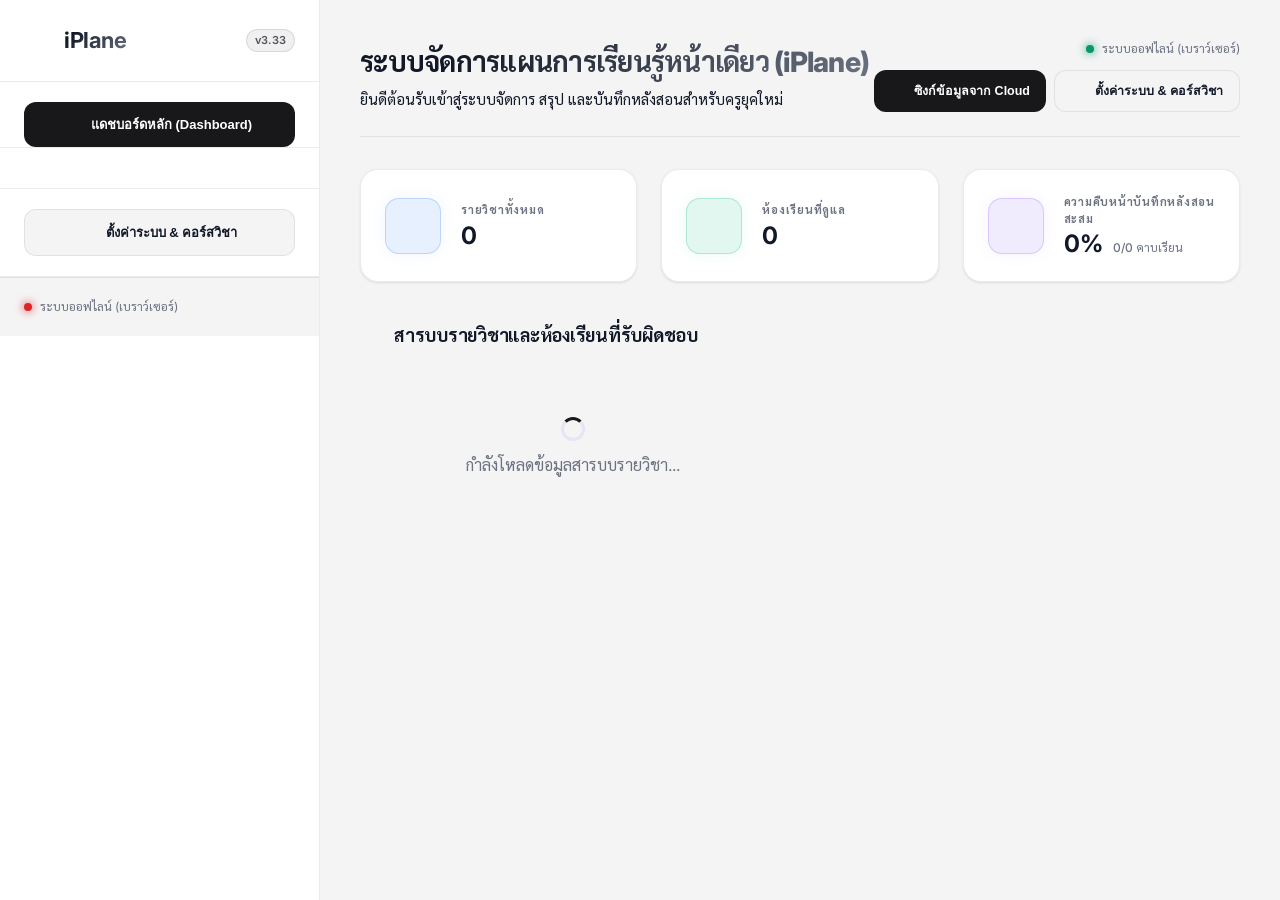
==== commit 6ddca52c: "fix: v3.33 — sync โลโก้แอป + แก้ปุ่มบันทึก settings บนมือถือ - เพิ่ม appLogo ใน syncConfigToCloud pa" ====
--- a/index.html
+++ b/index.html
@@ -21,7 +21,7 @@
   <script src="https://cdn.jsdelivr.net/npm/html-to-image@1.11.13/dist/html-to-image.min.js"></script>
   <script src="https://cdnjs.cloudflare.com/ajax/libs/jspdf/3.0.3/jspdf.umd.min.js"></script>
 
-  <link rel="stylesheet" href="style.css?v=3.32">
+  <link rel="stylesheet" href="style.css?v=3.33">
 
   <!-- PWA -->
   <link rel="manifest" href="manifest.json">
@@ -46,7 +46,7 @@
           <i data-lucide="book-open" class="logo-icon" id="sidebar-default-icon"></i>
           <span class="logo-text">iPlane</span>
         </div>
-        <span class="version-tag" id="app-version-tag">v3.32</span>
+        <span class="version-tag" id="app-version-tag">v3.33</span>
       </div>
 
       <div class="sidebar-action" style="padding-bottom: 0;">
@@ -1326,7 +1326,7 @@
     </div>
   </div>
 
-  <script src="app.js?v=3.32"></script>
+  <script src="app.js?v=3.33"></script>
 </body>
 
 </html>
--- a/style.css
+++ b/style.css
@@ -799,12 +799,16 @@
 /* Fullscreen Settings Modal */
 #settings-modal .modal {
   width: 100vw !important;
-  height: 100vh !important;
   max-width: 100vw !important;
-  max-height: 100vh !important;
   border-radius: 0;
   border: none;
   background-color: #0b0f19;
+  /* Height: progressive enhancement to exclude browser chrome on mobile */
+  height: 100vh !important;              /* fallback */
+  height: -webkit-fill-available !important; /* iOS Safari ≤ 15 */
+  height: 100dvh !important;             /* modern (overrides both above) */
+  max-height: 100vh !important;
+  max-height: 100dvh !important;
 }
 
 /* Beautiful Modal Header, Body, Close, Footer Layout */
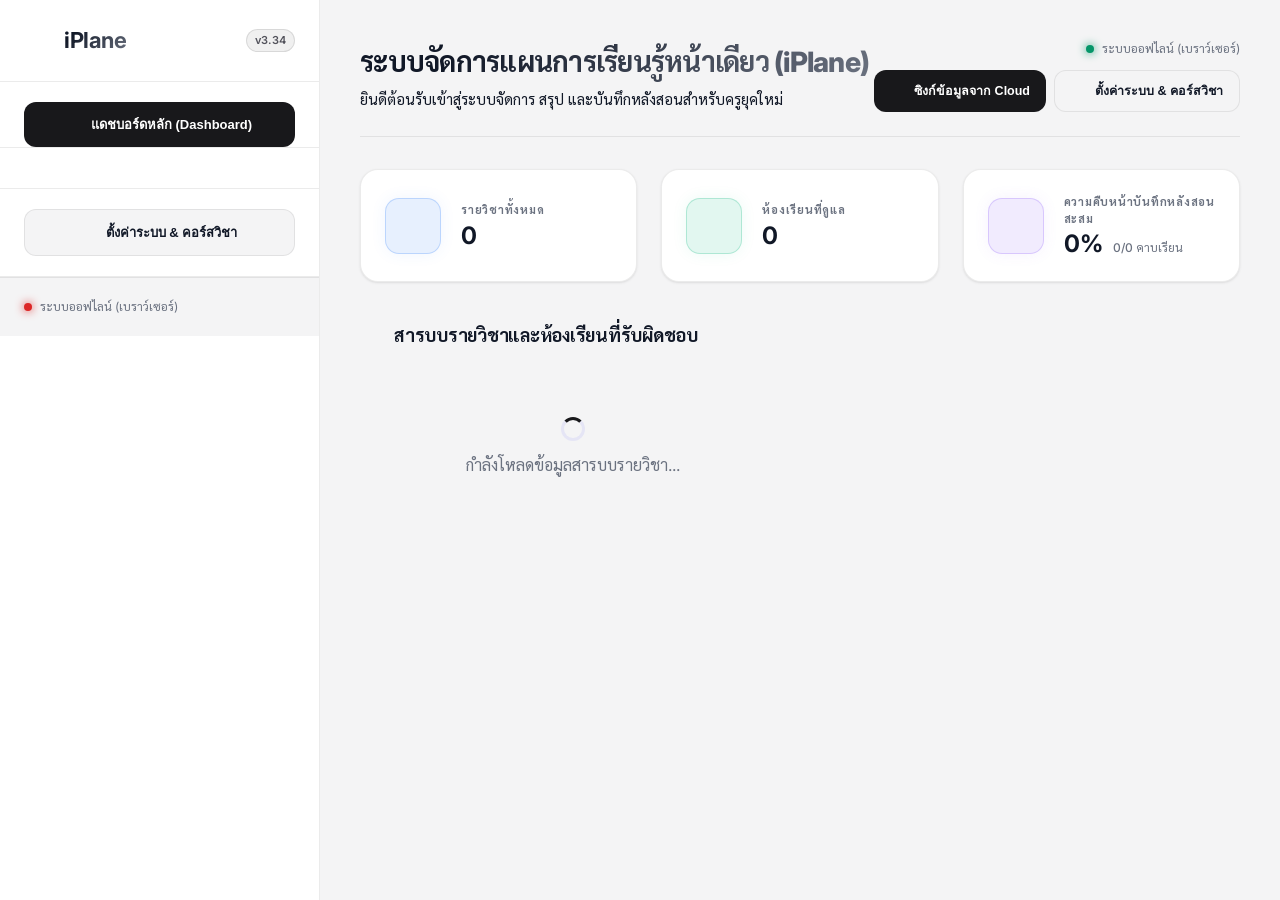
==== commit 7a510672: "fix: v3.34 — แก้ service worker cache ค้างเวอร์ชันเก่าถาวร Root cause: sw.js ไม่เคยถูกแก้เนื้อหาเลยต" ====
--- a/index.html
+++ b/index.html
@@ -21,7 +21,7 @@
   <script src="https://cdn.jsdelivr.net/npm/html-to-image@1.11.13/dist/html-to-image.min.js"></script>
   <script src="https://cdnjs.cloudflare.com/ajax/libs/jspdf/3.0.3/jspdf.umd.min.js"></script>
 
-  <link rel="stylesheet" href="style.css?v=3.33">
+  <link rel="stylesheet" href="style.css?v=3.34">
 
   <!-- PWA -->
   <link rel="manifest" href="manifest.json">
@@ -46,7 +46,7 @@
           <i data-lucide="book-open" class="logo-icon" id="sidebar-default-icon"></i>
           <span class="logo-text">iPlane</span>
         </div>
-        <span class="version-tag" id="app-version-tag">v3.33</span>
+        <span class="version-tag" id="app-version-tag">v3.34</span>
       </div>
 
       <div class="sidebar-action" style="padding-bottom: 0;">
@@ -1326,7 +1326,7 @@
     </div>
   </div>
 
-  <script src="app.js?v=3.33"></script>
+  <script src="app.js?v=3.34"></script>
 </body>
 
 </html>
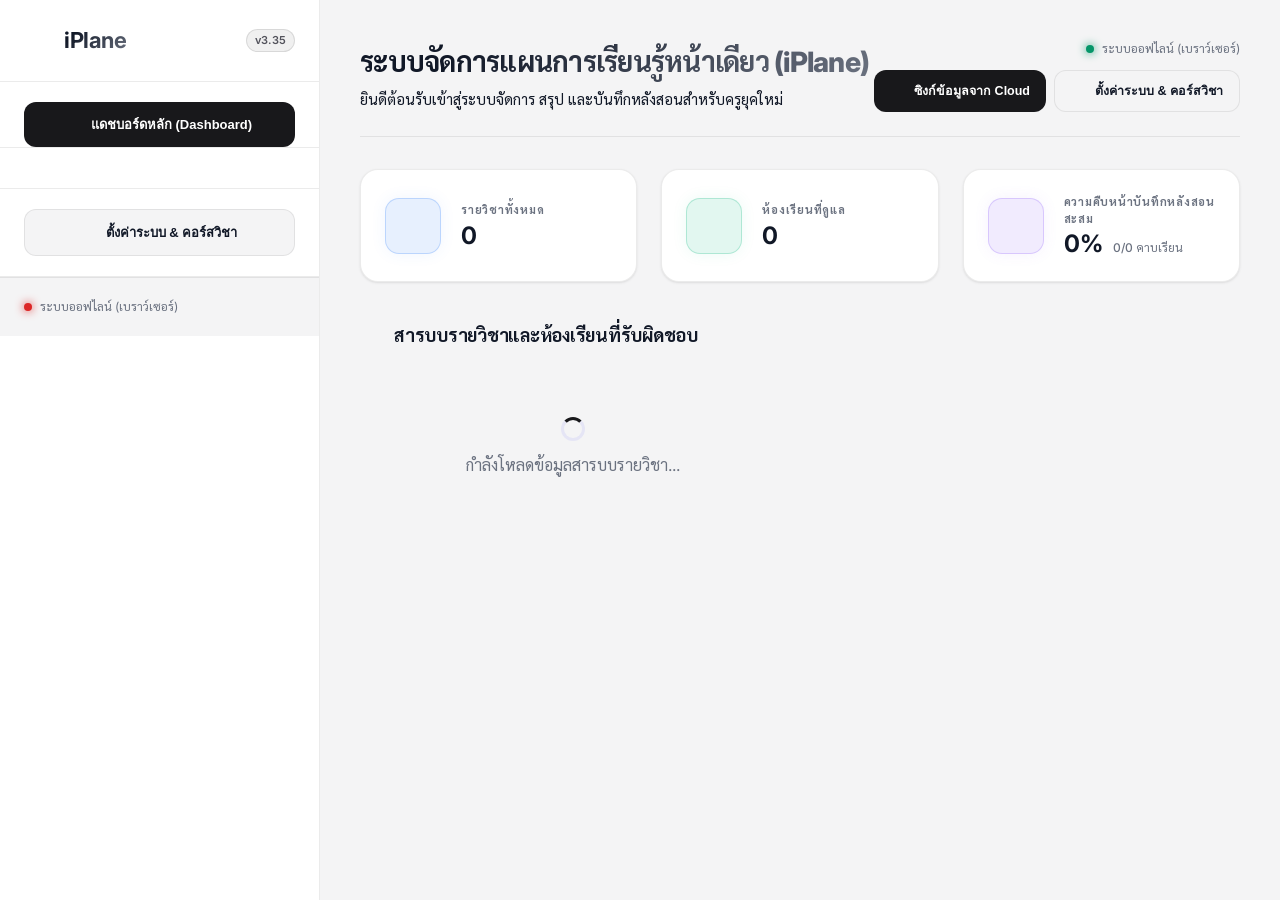
==== commit 4533ab7e: "v3.35: ลายเซ็นหัวหน้ากลุ่มสาระเป็นแบบเดียว ตั้งค่าได้ใน Settings (ไม่บังคับ) + sync ลายเซ็นหัวหน้าห้" ====
--- a/index.html
+++ b/index.html
@@ -21,7 +21,7 @@
   <script src="https://cdn.jsdelivr.net/npm/html-to-image@1.11.13/dist/html-to-image.min.js"></script>
   <script src="https://cdnjs.cloudflare.com/ajax/libs/jspdf/3.0.3/jspdf.umd.min.js"></script>
 
-  <link rel="stylesheet" href="style.css?v=3.34">
+  <link rel="stylesheet" href="style.css?v=3.35">
 
   <!-- PWA -->
   <link rel="manifest" href="manifest.json">
@@ -46,7 +46,7 @@
           <i data-lucide="book-open" class="logo-icon" id="sidebar-default-icon"></i>
           <span class="logo-text">iPlane</span>
         </div>
-        <span class="version-tag" id="app-version-tag">v3.34</span>
+        <span class="version-tag" id="app-version-tag">v3.35</span>
       </div>
 
       <div class="sidebar-action" style="padding-bottom: 0;">
@@ -540,30 +540,22 @@
             </div>
           </div>
 
-          <!-- HOD Signature Upload (per-plan) -->
+          <!-- HOD Signature (global, set in Settings) + per-plan sign-off date -->
           <div class="card glass-card signature-card" style="margin-top: 20px;" id="hod-sig-card">
             <div class="card-header">
               <i data-lucide="stamp" class="card-icon pen-icon"></i>
-              <h2>ลายเซ็นหัวหน้ากลุ่มสาระ (เฉพาะแผนนี้)</h2>
+              <h2>ลายเซ็นหัวหน้ากลุ่มสาระ</h2>
             </div>
             <div class="card-body">
-              <div id="hod-sig-plan-preview" style="display:none; text-align:center; margin-bottom:12px; background:#ffffff; border:1px solid #d4d4d8; border-radius:8px; padding:10px 14px;">
-                <img id="hod-sig-plan-img" src="" alt="ลายเซ็น HOD"
+              <div id="hod-sig-display-preview" style="display:none; text-align:center; margin-bottom:12px; background:#ffffff; border:1px solid #d4d4d8; border-radius:8px; padding:10px 14px;">
+                <img id="hod-sig-display-img" src="" alt="ลายเซ็น HOD"
                   style="max-height:72px; max-width:240px; object-fit:contain; display:block; margin:0 auto;">
-                <small id="hod-sig-plan-label" style="color:#52525b; margin-top:6px; display:block; font-size:11px;">ลายเซ็นหัวหน้ากลุ่มสาระ</small>
-              </div>
-              <input type="file" id="hod-sig-plan-input" accept="image/png,image/jpeg,image/gif" style="display:none; position:absolute;">
-              <div style="display:flex; gap:8px; align-items:center; flex-wrap:wrap;">
-                <button type="button" id="btn-upload-hod-sig" class="btn btn-secondary">
-                  <i data-lucide="upload"></i>
-                  <span>อัปโหลดลายเซ็น PNG</span>
-                </button>
-                <button type="button" id="btn-clear-hod-sig-plan" class="btn btn-secondary" style="display:none;">
-                  <i data-lucide="trash-2"></i>
-                  <span>ลบลายเซ็น</span>
-                </button>
-              </div>
-              <div style="margin-top:12px;">
+                <small style="color:#52525b; margin-top:6px; display:block; font-size:11px;">ลายเซ็นหัวหน้ากลุ่มสาระ (ตั้งค่าในหน้าการตั้งค่า)</small>
+              </div>
+              <small id="hod-sig-empty-note" style="color:var(--text-muted); display:block; margin-bottom:12px;">
+                ยังไม่ได้ตั้งค่าลายเซ็นดิจิทัล — ช่องลายเซ็นในเอกสารจะเว้นว่างไว้ให้เซ็นเองในไฟล์ PDF (ตั้งค่าได้ที่หน้า "การตั้งค่า")
+              </small>
+              <div style="margin-top:0;">
                 <label style="font-size:13px; color:var(--text-muted); display:block; margin-bottom:6px;">วันที่ลงนาม (พ.ศ.)</label>
                 <input type="date" id="hod-date-native" style="position:absolute; opacity:0; pointer-events:none; width:0; height:0;">
                 <div style="display:flex; gap:6px; align-items:center;">
@@ -577,7 +569,7 @@
                   </button>
                 </div>
               </div>
-              <small style="color:var(--text-muted); margin-top:8px; display:block;">ลายเซ็นนี้ใช้เฉพาะแผนการสอนนี้เท่านั้น</small>
+              <small style="color:var(--text-muted); margin-top:8px; display:block;">วันที่นี้ใช้เฉพาะแผนการสอนนี้เท่านั้น</small>
             </div>
           </div>
 
@@ -694,6 +686,19 @@
               <div class="form-group">
                 <label for="input-hod-name">ชื่อหัวหน้ากลุ่มสาระ (ลงท้ายเอกสาร)</label>
                 <input type="text" id="input-hod-name" placeholder="เช่น นางมารียานี แวนาแฮ">
+              </div>
+
+              <div class="form-group" style="margin-top: 10px;">
+                <label for="input-hod-signature">ลายเซ็นหัวหน้ากลุ่มสาระ <small style="color:var(--text-muted); font-weight:400;">(ไม่บังคับ)</small></label>
+                <input type="file" id="input-hod-signature" accept="image/png,image/jpeg,image/gif">
+                <small class="form-help">ถ้าไม่อัปโหลด ช่องลายเซ็นในเอกสารจะเว้นว่างไว้ให้หัวหน้ากลุ่มสาระเซ็นเองในไฟล์ PDF</small>
+                <div class="logo-preview-box" id="hod-signature-preview-container"
+                  style="display:none; margin-top: 10px; align-items: center; background:#fff; border-radius:8px; padding:6px;">
+                  <img id="settings-hod-signature-preview"
+                    style="height: 44px; max-width: 160px; object-fit: contain;" alt="ลายเซ็นหัวหน้ากลุ่มสาระ">
+                  <button type="button" id="btn-clear-hod-signature" class="btn btn-danger"
+                    style="padding: 6px 12px; font-size: 11px; margin-left: 10px;">ลบลายเซ็น</button>
+                </div>
               </div>
 
               <div class="form-group">
@@ -1326,7 +1331,7 @@
     </div>
   </div>
 
-  <script src="app.js?v=3.34"></script>
+  <script src="app.js?v=3.35"></script>
 </body>
 
 </html>
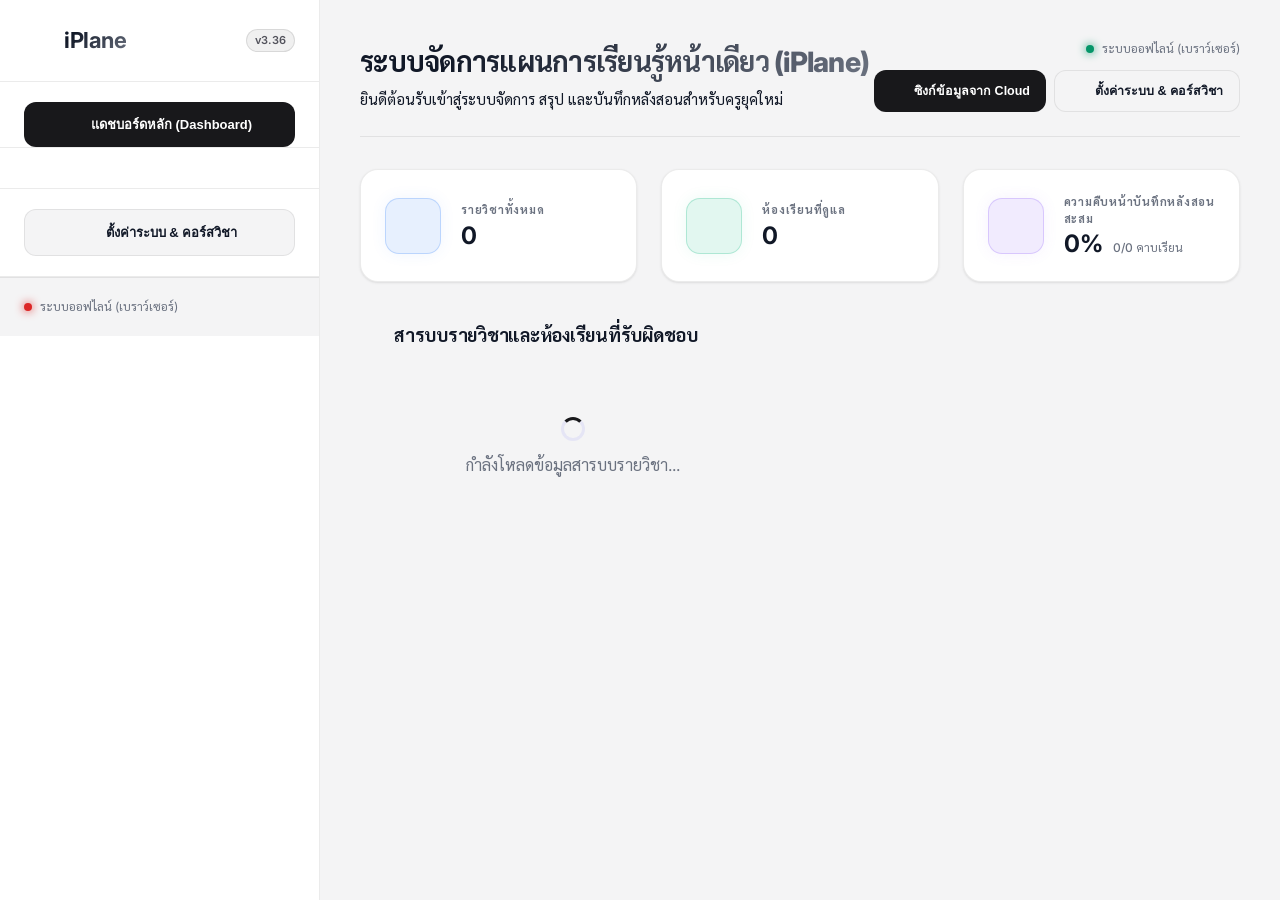
==== commit c2d70898: "v3.36: Gemini API key auto-fallback (สูงสุด 10 อัน) + แก้ปฏิทิน HOD ใช้งานได้บน iPad/มือถือ - รองรับ" ====
--- a/index.html
+++ b/index.html
@@ -21,7 +21,7 @@
   <script src="https://cdn.jsdelivr.net/npm/html-to-image@1.11.13/dist/html-to-image.min.js"></script>
   <script src="https://cdnjs.cloudflare.com/ajax/libs/jspdf/3.0.3/jspdf.umd.min.js"></script>
 
-  <link rel="stylesheet" href="style.css?v=3.35">
+  <link rel="stylesheet" href="style.css?v=3.36">
 
   <!-- PWA -->
   <link rel="manifest" href="manifest.json">
@@ -46,7 +46,7 @@
           <i data-lucide="book-open" class="logo-icon" id="sidebar-default-icon"></i>
           <span class="logo-text">iPlane</span>
         </div>
-        <span class="version-tag" id="app-version-tag">v3.35</span>
+        <span class="version-tag" id="app-version-tag">v3.36</span>
       </div>
 
       <div class="sidebar-action" style="padding-bottom: 0;">
@@ -557,13 +557,16 @@
               </small>
               <div style="margin-top:0;">
                 <label style="font-size:13px; color:var(--text-muted); display:block; margin-bottom:6px;">วันที่ลงนาม (พ.ศ.)</label>
-                <input type="date" id="hod-date-native" style="position:absolute; opacity:0; pointer-events:none; width:0; height:0;">
                 <div style="display:flex; gap:6px; align-items:center;">
-                  <button type="button" id="hod-date-display"
-                    style="flex:1; padding:6px 10px; background:var(--secondary); border:1px solid var(--card-border); border-radius:6px; color:var(--text-main); font-size:13px; cursor:pointer; text-align:left; display:flex; align-items:center; gap:6px;">
-                    <i data-lucide="calendar" style="width:14px;height:14px;flex-shrink:0;"></i>
-                    <span id="hod-date-display-text">เลือกวันที่</span>
-                  </button>
+                  <div style="position:relative; flex:1;">
+                    <button type="button" id="hod-date-display"
+                      style="width:100%; box-sizing:border-box; padding:6px 10px; background:var(--secondary); border:1px solid var(--card-border); border-radius:6px; color:var(--text-main); font-size:13px; cursor:pointer; text-align:left; display:flex; align-items:center; gap:6px;">
+                      <i data-lucide="calendar" style="width:14px;height:14px;flex-shrink:0;"></i>
+                      <span id="hod-date-display-text">เลือกวันที่</span>
+                    </button>
+                    <input type="date" id="hod-date-native"
+                      style="position:absolute; inset:0; width:100%; height:100%; margin:0; padding:0; border:none; opacity:0; cursor:pointer; -webkit-appearance:none; appearance:none;">
+                  </div>
                   <button type="button" id="hod-date-clear" class="btn btn-secondary" style="display:none; padding:5px 8px;">
                     <i data-lucide="x" style="width:13px;height:13px;"></i>
                   </button>
@@ -750,12 +753,19 @@
               <div style="margin-top: 18px;">
                 <h3><i data-lucide="sparkles"></i> ผู้ช่วย AI ร่างบันทึกหลังสอน</h3>
                 <div class="form-group">
-                  <label for="input-gemini-api-key">Gemini API Key</label>
-                  <input type="password" id="input-gemini-api-key" placeholder="วาง API Key จาก Google AI Studio ที่นี่">
+                  <label>Gemini API Key <small style="color:var(--text-muted); font-weight:400;">(ใส่ได้สูงสุด 10 อัน)</small></label>
+                  <div id="gemini-keys-list"></div>
+                  <button type="button" id="btn-add-gemini-key" class="btn btn-secondary" style="padding:6px 12px; font-size:12px;">
+                    <i data-lucide="plus" style="width:14px;height:14px;"></i>
+                    <span>เพิ่ม API Key</span>
+                  </button>
                   <small class="form-help">
                     ใช้สำหรับให้ AI ช่วยร่าง "ผลการจัดการเรียนรู้" และ "แนวทางแก้ไข" จากข้อมูลแผนการสอน
                     (ขอฟรีได้ที่ <span style="color: var(--primary);">aistudio.google.com/apikey</span> —
-                    Key จะถูกเก็บไว้ในเครื่องนี้เท่านั้น ไม่ส่งผ่าน Cloud)
+                    Key จะถูกเก็บไว้ในเครื่องนี้เท่านั้น ไม่ส่งผ่าน Cloud)<br>
+                    ถ้าคีย์ที่ใช้อยู่มีปัญหา (โควต้าเต็ม/คีย์ผิด) ระบบจะสลับไปใช้คีย์ถัดไปในรายการให้อัตโนมัติ —
+                    จุดสีแดง <span class="status-dot error" style="display:inline-block; vertical-align:middle;"></span>
+                    หมายถึงคีย์นั้นมีปัญหาล่าสุด (วางเมาส์ดูสาเหตุ)
                   </small>
                 </div>
                 <div class="form-group">
@@ -1331,7 +1341,7 @@
     </div>
   </div>
 
-  <script src="app.js?v=3.35"></script>
+  <script src="app.js?v=3.36"></script>
 </body>
 
 </html>
--- a/style.css
+++ b/style.css
@@ -230,6 +230,36 @@
 .status-indicator.offline .status-dot {
   background-color: var(--danger);
   box-shadow: 0 0 10px var(--danger);
+}
+
+/* Per-key status dots for the Gemini API key list */
+.status-dot.ok {
+  background-color: var(--success);
+  box-shadow: 0 0 6px var(--success);
+}
+
+.status-dot.error {
+  background-color: var(--danger);
+  box-shadow: 0 0 6px var(--danger);
+}
+
+.status-dot.untested {
+  background-color: var(--text-muted);
+}
+
+.gemini-key-row {
+  display: flex;
+  align-items: center;
+  gap: 8px;
+  margin-bottom: 8px;
+}
+
+.gemini-key-row .status-dot {
+  flex-shrink: 0;
+}
+
+.gemini-key-row input {
+  flex: 1;
 }
 
 /* Main Dashboard Panel */
@@ -465,7 +495,7 @@
   color: var(--danger);
 }
 
-textarea, input[type="url"], input[type="text"], input[type="date"], select {
+textarea, input[type="url"], input[type="text"], input[type="date"], input[type="password"], select {
   background-color: rgba(0, 0, 0, 0.25);
   border: 1px solid var(--card-border);
   border-radius: var(--radius-md);
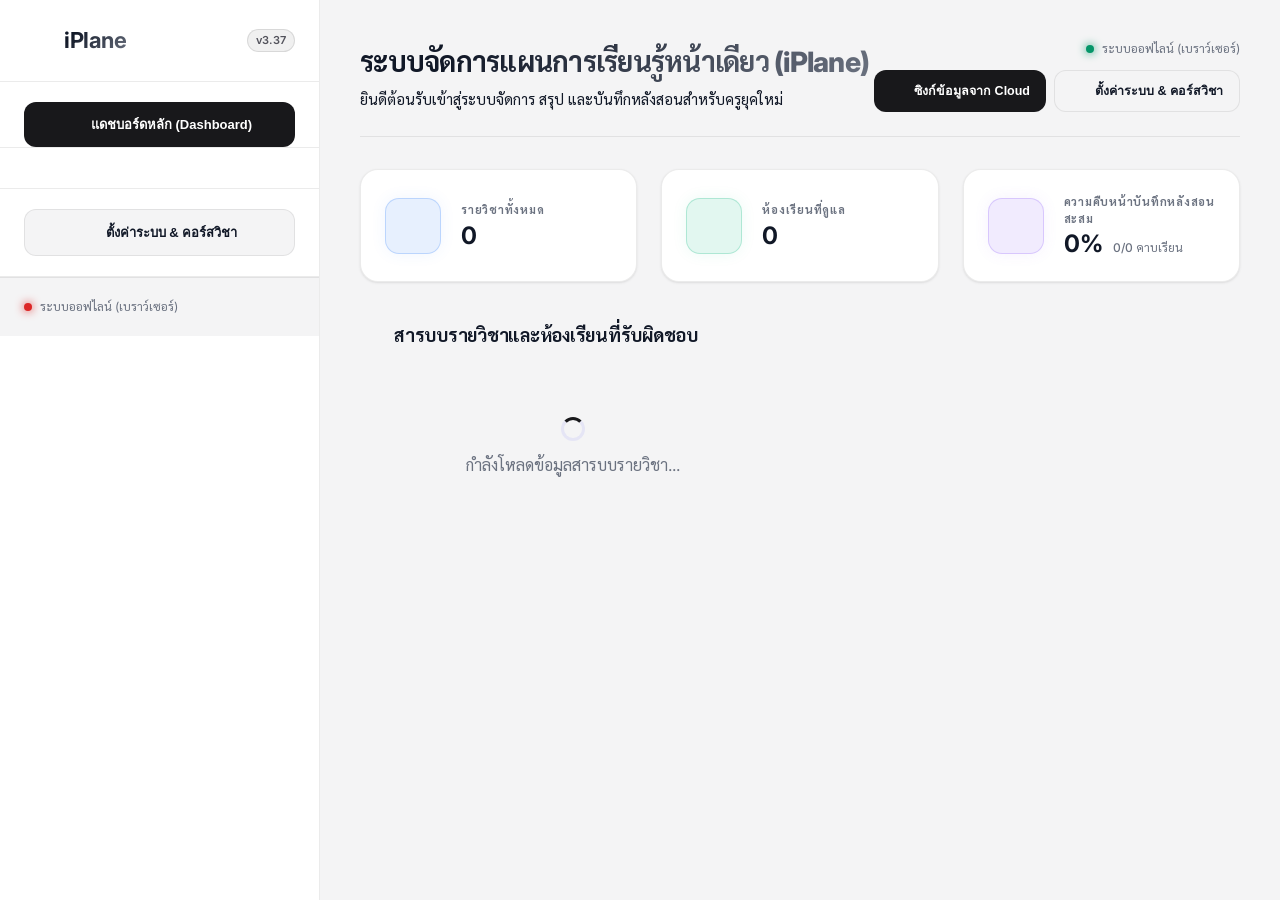
==== commit fbfac028: "v3.37: แก้บั๊กส่งข้อมูล/ขึ้น Drive ล้มเหลวเมื่อยังไม่ตั้งลายเซ็นหัวหน้ากลุ่มสาระ img ลายเซ็นหัวหน้าก" ====
--- a/index.html
+++ b/index.html
@@ -21,7 +21,7 @@
   <script src="https://cdn.jsdelivr.net/npm/html-to-image@1.11.13/dist/html-to-image.min.js"></script>
   <script src="https://cdnjs.cloudflare.com/ajax/libs/jspdf/3.0.3/jspdf.umd.min.js"></script>
 
-  <link rel="stylesheet" href="style.css?v=3.36">
+  <link rel="stylesheet" href="style.css?v=3.37">
 
   <!-- PWA -->
   <link rel="manifest" href="manifest.json">
@@ -46,7 +46,7 @@
           <i data-lucide="book-open" class="logo-icon" id="sidebar-default-icon"></i>
           <span class="logo-text">iPlane</span>
         </div>
-        <span class="version-tag" id="app-version-tag">v3.36</span>
+        <span class="version-tag" id="app-version-tag">v3.37</span>
       </div>
 
       <div class="sidebar-action" style="padding-bottom: 0;">
@@ -1341,7 +1341,7 @@
     </div>
   </div>
 
-  <script src="app.js?v=3.36"></script>
+  <script src="app.js?v=3.37"></script>
 </body>
 
 </html>
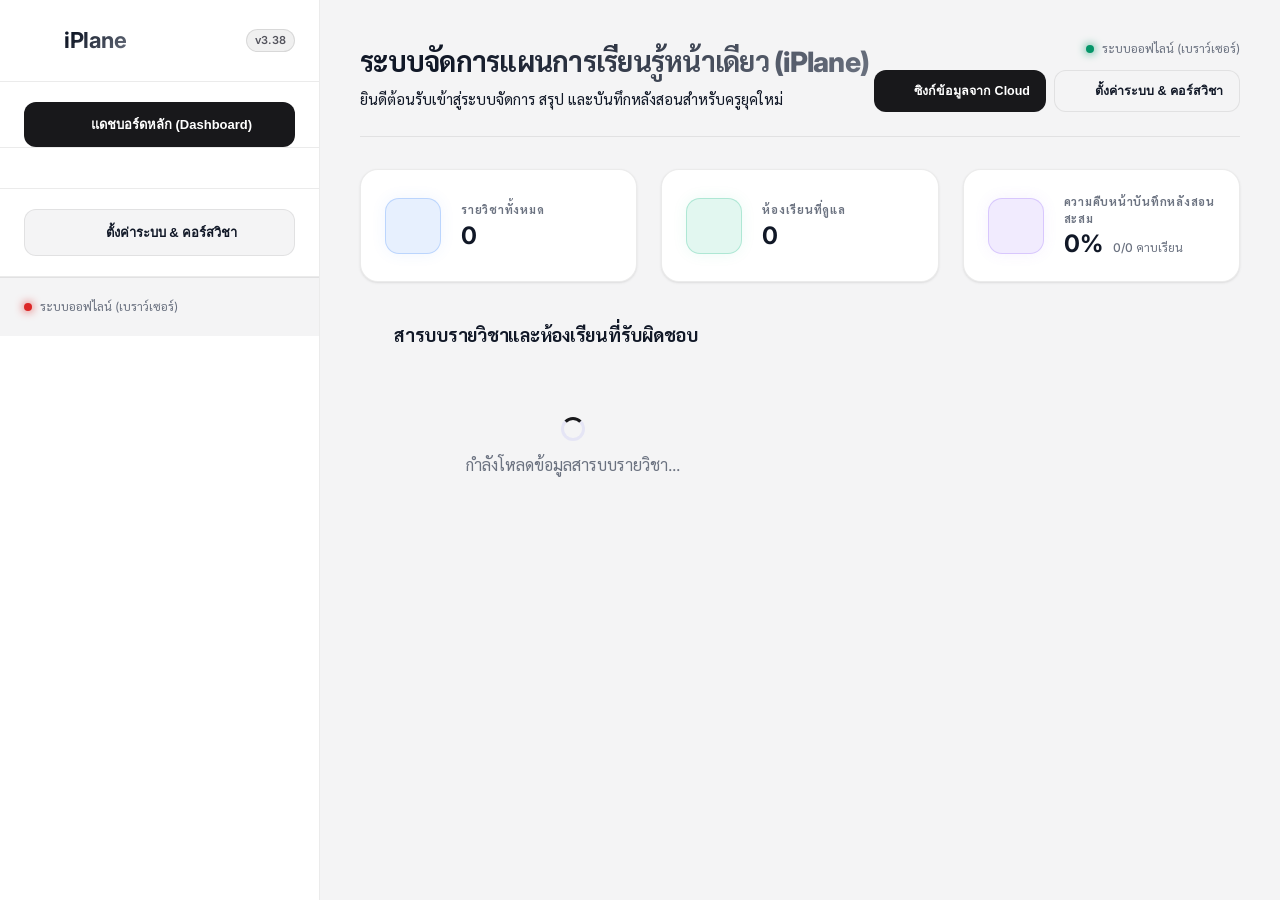
==== commit 2b9ab1d0: "v3.38: แก้บั๊กข้อมูลบันทึกหลังสอน/วันที่/ลายเซ็นหัวหน้าห้องถูกเขียนทับด้วยค่าว่างจาก Cloud - fetchCo" ====
--- a/index.html
+++ b/index.html
@@ -21,7 +21,7 @@
   <script src="https://cdn.jsdelivr.net/npm/html-to-image@1.11.13/dist/html-to-image.min.js"></script>
   <script src="https://cdnjs.cloudflare.com/ajax/libs/jspdf/3.0.3/jspdf.umd.min.js"></script>
 
-  <link rel="stylesheet" href="style.css?v=3.37">
+  <link rel="stylesheet" href="style.css?v=3.38">
 
   <!-- PWA -->
   <link rel="manifest" href="manifest.json">
@@ -46,7 +46,7 @@
           <i data-lucide="book-open" class="logo-icon" id="sidebar-default-icon"></i>
           <span class="logo-text">iPlane</span>
         </div>
-        <span class="version-tag" id="app-version-tag">v3.37</span>
+        <span class="version-tag" id="app-version-tag">v3.38</span>
       </div>
 
       <div class="sidebar-action" style="padding-bottom: 0;">
@@ -1341,7 +1341,7 @@
     </div>
   </div>
 
-  <script src="app.js?v=3.37"></script>
+  <script src="app.js?v=3.38"></script>
 </body>
 
 </html>
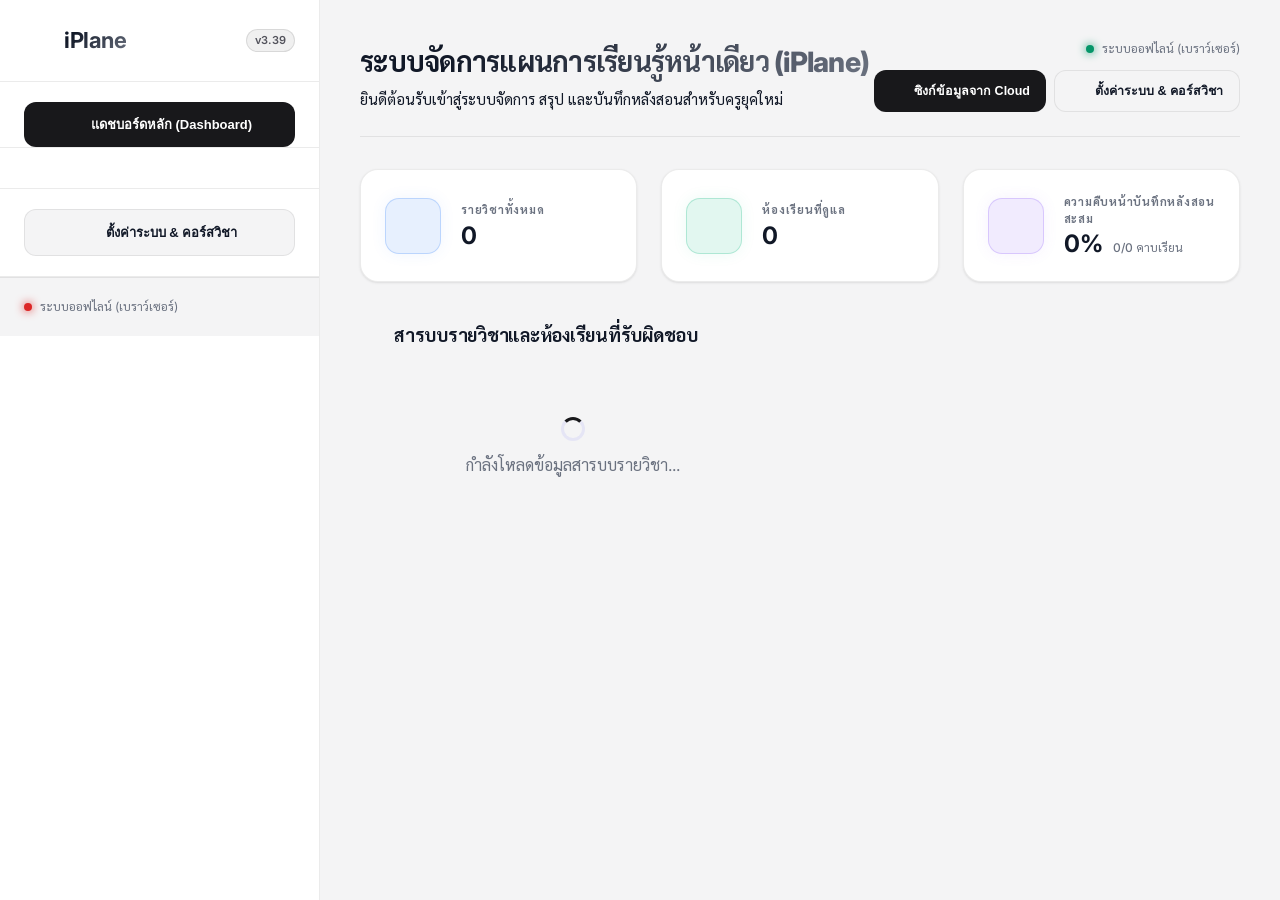
==== commit e868683e: "v3.39: แสดงข้อความ error จริงตอนสร้าง/ส่ง PDF ล้มเหลว แทน CORS message ทั่วไป ช่วยวินิจฉัยปัญหาบนอุป" ====
--- a/index.html
+++ b/index.html
@@ -21,7 +21,7 @@
   <script src="https://cdn.jsdelivr.net/npm/html-to-image@1.11.13/dist/html-to-image.min.js"></script>
   <script src="https://cdnjs.cloudflare.com/ajax/libs/jspdf/3.0.3/jspdf.umd.min.js"></script>
 
-  <link rel="stylesheet" href="style.css?v=3.38">
+  <link rel="stylesheet" href="style.css?v=3.39">
 
   <!-- PWA -->
   <link rel="manifest" href="manifest.json">
@@ -46,7 +46,7 @@
           <i data-lucide="book-open" class="logo-icon" id="sidebar-default-icon"></i>
           <span class="logo-text">iPlane</span>
         </div>
-        <span class="version-tag" id="app-version-tag">v3.38</span>
+        <span class="version-tag" id="app-version-tag">v3.39</span>
       </div>
 
       <div class="sidebar-action" style="padding-bottom: 0;">
@@ -1341,7 +1341,7 @@
     </div>
   </div>
 
-  <script src="app.js?v=3.38"></script>
+  <script src="app.js?v=3.39"></script>
 </body>
 
 </html>
